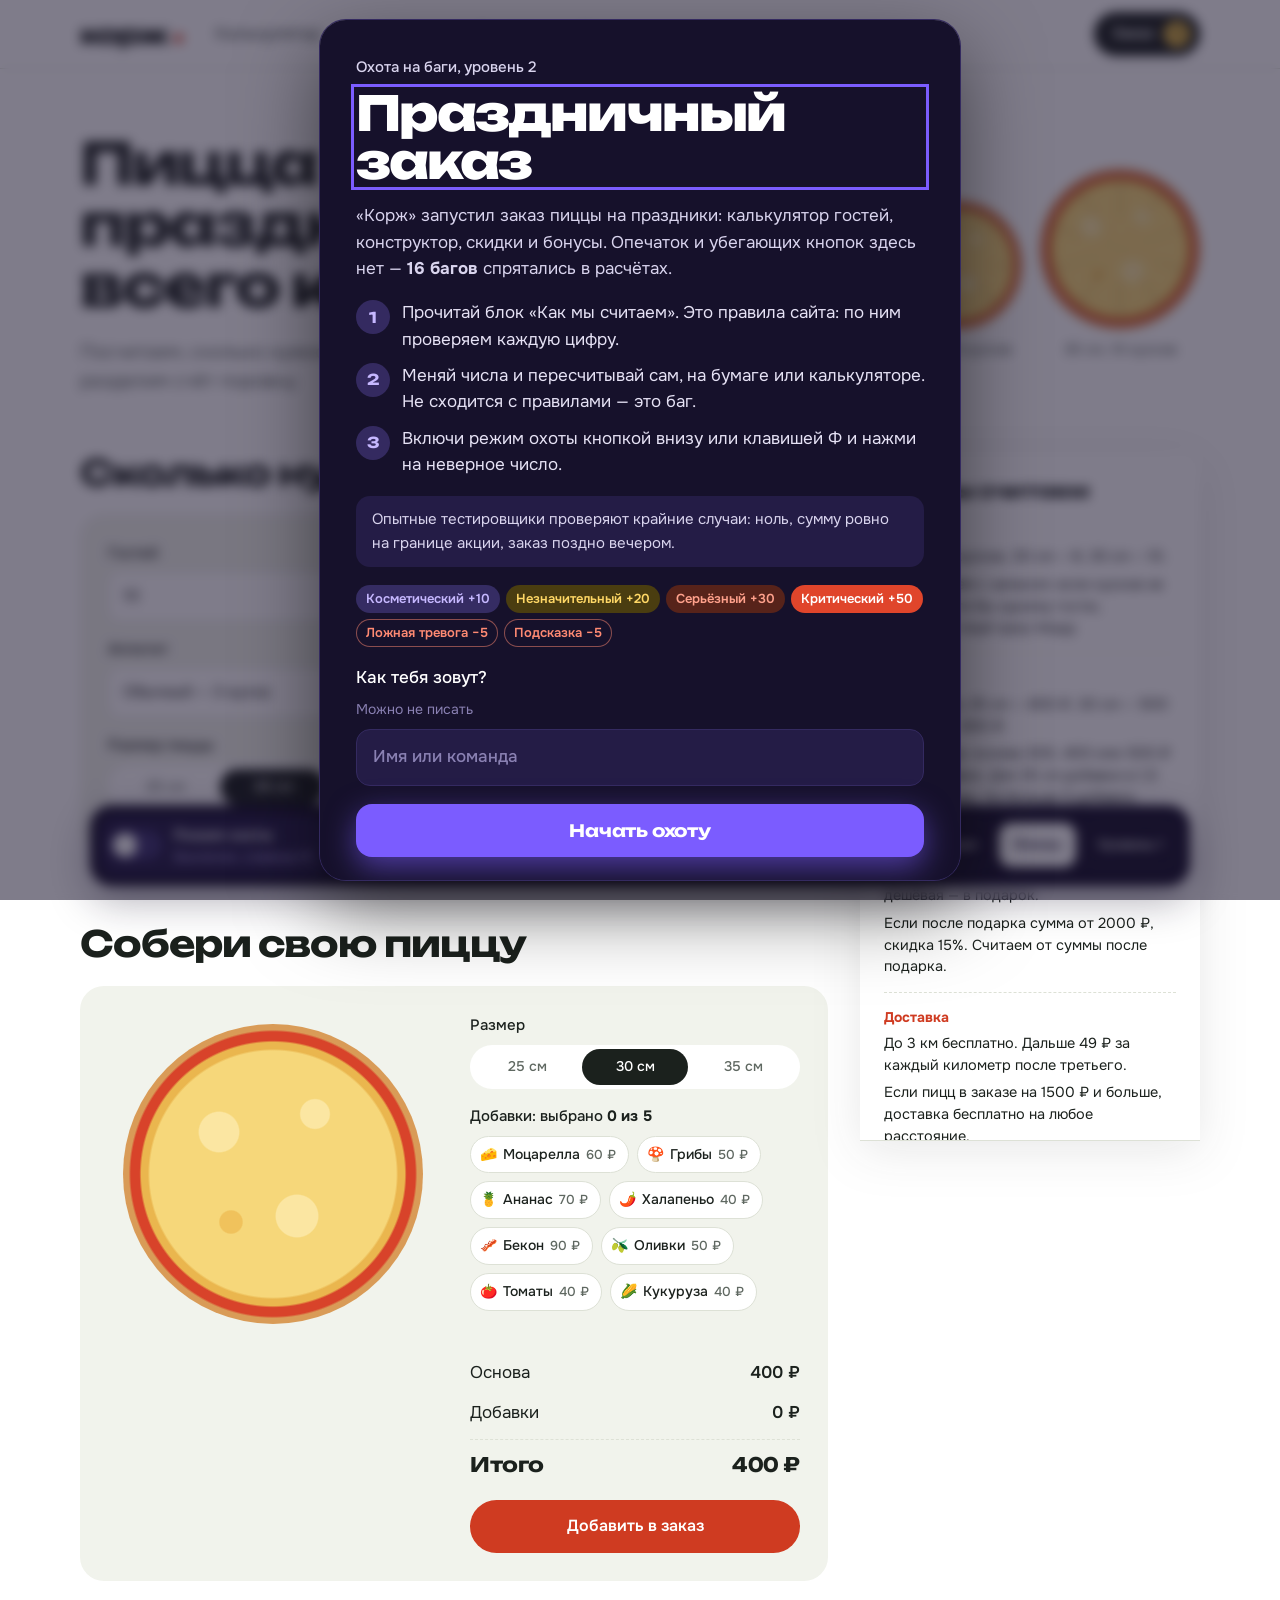
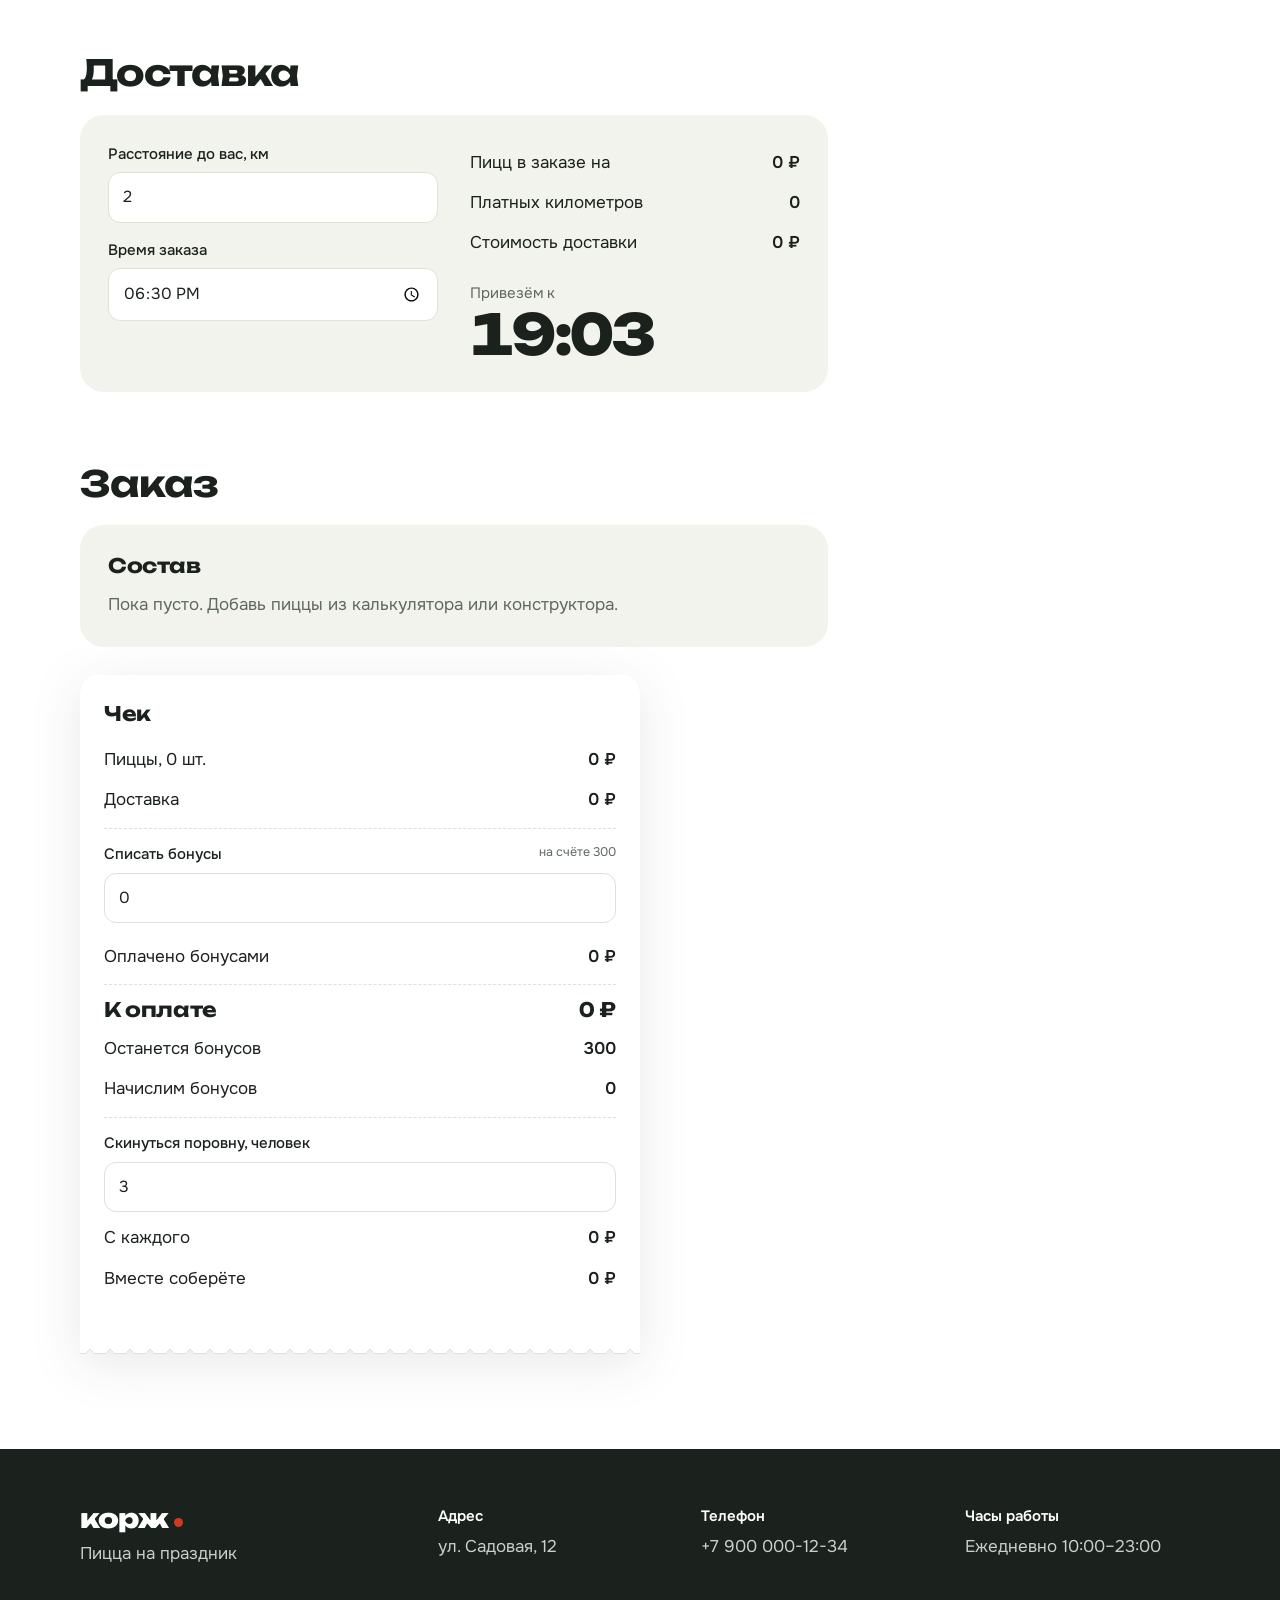
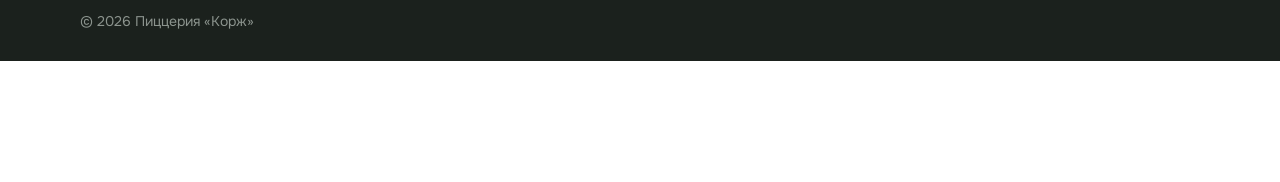
==== level2.html @ 90be904a "v 1.0" ====
<!doctype html>
<html lang="ru">
<head>
  <meta charset="utf-8">
  <meta name="viewport" content="width=device-width, initial-scale=1">
  <title>Охота на баги: уровень 2</title>
  <meta name="description" content="Второй уровень мастер-класса по тестированию: баги в расчётах и логике на сайте праздничного заказа пиццы.">
  <link rel="preconnect" href="https://fonts.googleapis.com">
  <link rel="preconnect" href="https://fonts.gstatic.com" crossorigin>
  <link href="https://fonts.googleapis.com/css2?family=Onest:wght@400;500;600;700&family=Unbounded:wght@500;700;800&display=swap" rel="stylesheet">
  <link rel="stylesheet" href="style.css">
  <link rel="stylesheet" href="level2.css">
</head>
<body>

<!-- ============ Сайт «Корж. Праздник» (здесь живут баги) ============ -->
<div id="site">
  <header class="header">
    <div class="wrap header-inner">
      <a class="logo" href="#top">корж</a>
      <nav class="nav" aria-label="Основное меню">
        <a href="#calc">Калькулятор</a>
        <a href="#builder">Конструктор</a>
        <a href="#delivery">Доставка</a>
        <a href="#order">Заказ</a>
      </nav>
      <a class="cart-btn" href="#order">Заказ <span class="badge" id="badge">0</span></a>
    </div>
  </header>

  <main id="top">
    <section class="l2-hero wrap">
      <div>
        <h1>Пицца на праздник для всего класса</h1>
        <p class="lead">Посчитаем, сколько нужно пиццы, соберём свою и разделим счёт поровну.</p>
      </div>
      <div class="size-row" id="sizeRow" aria-hidden="true"></div>
    </section>

    <div class="wrap l2-layout">
      <aside class="rules-col" aria-labelledby="rulesTitle">
        <div class="receipt rules">
          <h2 id="rulesTitle">Как мы считаем</h2>
          <section>
            <h3>Куски</h3>
            <p>25 см — 6 кусков, 30 см — 8, 35 см — 10.</p>
            <p>Пиццу берём с запасом: если кусков не хватает хотя бы одному гостю, добавляем ещё одну пиццу.</p>
          </section>
          <section>
            <h3>Цены</h3>
            <p>Маргарита: 25 см — 400 ₽, 30 см — 500 ₽, 35 см — 650 ₽.</p>
            <p>Своя пицца: основа 300, 400 или 500 ₽ плюс добавки. Для 35 см добавки в 1,5 раза дороже. Не больше 5 добавок.</p>
          </section>
          <section>
            <h3>Акции</h3>
            <p>Если в заказе 3 пиццы и больше, самая дешёвая — в подарок.</p>
            <p>Если после подарка сумма от 2000 ₽, скидка 15%. Считаем от суммы после подарка.</p>
          </section>
          <section>
            <h3>Доставка</h3>
            <p>До 3 км бесплатно. Дальше 49 ₽ за каждый километр после третьего.</p>
            <p>Если пицц в заказе на 1500 ₽ и больше, доставка бесплатно на любое расстояние.</p>
            <p>Готовим 25 минут, курьер едет 4 минуты на каждый километр.</p>
          </section>
          <section>
            <h3>Бонусы</h3>
            <p>1 бонус = 1 ₽. Списать можно не больше, чем есть на счёте.</p>
            <p>Начисляем 5% бонусами от суммы, оплаченной деньгами.</p>
          </section>
          <section>
            <h3>Скинуться</h3>
            <p>Делим сумму к оплате на всех и округляем вверх до рубля, чтобы хватило на весь заказ.</p>
          </section>
        </div>
      </aside>

      <div class="l2-main">
        <!-- Калькулятор -->
        <section class="l2-section" id="calc">
          <h2>Сколько нужно пиццы</h2>
          <div class="panel calc">
            <div class="form-col">
              <label>Гостей
                <input class="field" id="cGuests" type="number" min="1" max="99" value="10" inputmode="numeric">
              </label>
              <label>Аппетит
                <select class="field" id="cAppetite">
                  <option value="2">Лёгкий — 2 куска</option>
                  <option value="3" selected>Обычный — 3 куска</option>
                  <option value="4">Голодный — 4 куска</option>
                </select>
              </label>
              <div>
                <span class="lbl">Размер пиццы</span>
                <div class="sizes" id="cSizes" role="group" aria-label="Размер пиццы"></div>
              </div>
            </div>
            <div class="calc-out">
              <dl class="lines">
                <div><dt>Всего кусков</dt><dd id="cSlices">0</dd></div>
                <div data-bug="calc-slices35"><dt>Кусков в одной пицце</dt><dd id="cPer">0</dd></div>
              </dl>
              <p class="calc-need">Нужно</p>
              <p class="calc-big" data-bug="calc-floor"><span id="cPizzas">0</span> <span id="cWord">пицц</span></p>
              <p class="muted">Маргарита, <span id="cSizeName">30 см</span></p>
              <button class="btn btn-tomato" id="cAdd" type="button">Добавить в заказ</button>
            </div>
          </div>
        </section>

        <!-- Конструктор -->
        <section class="l2-section" id="builder">
          <h2>Собери свою пиццу</h2>
          <div class="panel builder">
            <div class="builder-art"><div class="pizza" id="bPreview"></div></div>
            <div class="form-col">
              <div>
                <span class="lbl">Размер</span>
                <div class="sizes" id="bSizes" role="group" aria-label="Размер своей пиццы"></div>
              </div>
              <div>
                <p class="lbl" data-bug="topping-limit">Добавки: выбрано <b id="bCount">0 из 5</b></p>
                <div class="tops" id="bTops"></div>
                <p class="tops-msg" id="bMsg" aria-live="polite"></p>
              </div>
              <dl class="lines">
                <div><dt>Основа</dt><dd id="bBase">0 ₽</dd></div>
                <div data-bug="topping-size"><dt>Добавки</dt><dd id="bTopsSum">0 ₽</dd></div>
                <div class="lines-total" data-bug="builder-stale"><dt>Итого</dt><dd id="bTotal">0 ₽</dd></div>
              </dl>
              <button class="btn btn-tomato" id="bAdd" type="button">Добавить в заказ</button>
            </div>
          </div>
        </section>

        <!-- Доставка -->
        <section class="l2-section" id="delivery">
          <h2>Доставка</h2>
          <div class="panel delivery">
            <div class="form-col">
              <label>Расстояние до вас, км
                <input class="field" id="dKm" type="number" min="0" max="30" value="2" inputmode="numeric">
              </label>
              <label>Время заказа
                <input class="field" id="dTime" type="time" value="18:30">
              </label>
            </div>
            <div>
              <dl class="lines">
                <div><dt>Пицц в заказе на</dt><dd id="dSub">0 ₽</dd></div>
                <div data-bug="delivery-km"><dt>Платных километров</dt><dd id="dPaidKm">0</dd></div>
                <div data-bug="free-delivery-boundary"><dt>Стоимость доставки</dt><dd id="dFee">0 ₽</dd></div>
              </dl>
              <p class="calc-need">Привезём к</p>
              <p class="calc-big" data-bug="eta-midnight" id="dEta">00:00</p>
            </div>
          </div>
        </section>

        <!-- Заказ -->
        <section class="l2-section" id="order">
          <h2>Заказ</h2>
          <div class="order-grid">
            <div class="panel">
              <h3 class="panel-title">Состав</h3>
              <ul class="items" id="oItems"></ul>
              <p class="muted" id="oEmpty">Пока пусто. Добавь пиццы из калькулятора или конструктора.</p>
            </div>

            <div class="receipt check">
              <h3 class="panel-title">Чек</h3>
              <dl class="lines">
                <div><dt>Пиццы, <span id="oCount">0</span> шт.</dt><dd id="oSub">0 ₽</dd></div>
                <div data-bug="combo-max" id="oGiftRow" hidden><dt>Подарок: самая дешёвая пицца</dt><dd id="oGift">0 ₽</dd></div>
                <div data-bug="discount-base" id="oDiscRow" hidden><dt>Скидка 15%</dt><dd id="oDisc">0 ₽</dd></div>
                <div data-bug="free-delivery-boundary"><dt>Доставка</dt><dd id="oFee">0 ₽</dd></div>
              </dl>
              <div class="bonus-box">
                <label for="oBonus">Списать бонусы <small>на счёте 300</small></label>
                <input class="field" id="oBonus" type="number" min="0" value="0" inputmode="numeric">
              </div>
              <dl class="lines">
                <div><dt>Оплачено бонусами</dt><dd id="oSpend">0 ₽</dd></div>
                <div class="lines-total"><dt>К оплате</dt><dd id="oPay">0 ₽</dd></div>
                <div data-bug="bonus-over"><dt>Останется бонусов</dt><dd id="oLeft">300</dd></div>
                <div data-bug="cashback-base"><dt>Начислим бонусов</dt><dd id="oCash">0</dd></div>
              </dl>
              <div class="split">
                <label for="oPeople">Скинуться поровну, человек</label>
                <input class="field" id="oPeople" type="number" min="1" value="3" inputmode="numeric">
                <dl class="lines">
                  <div data-bug="split-zero"><dt>С каждого</dt><dd id="oPer">0 ₽</dd></div>
                  <div data-bug="split-round"><dt>Вместе соберёте</dt><dd id="oTogether">0 ₽</dd></div>
                </dl>
              </div>
            </div>
          </div>
        </section>
      </div>
    </div>
  </main>

  <footer class="footer">
    <div class="wrap footer-inner">
      <div>
        <p class="logo logo-light">корж</p>
        <p>Пицца на праздник</p>
      </div>
      <div><h4>Адрес</h4><p>ул. Садовая, 12</p></div>
      <div><h4>Телефон</h4><p>+7 900 000-12-34</p></div>
      <div><h4>Часы работы</h4><p>Ежедневно 10:00–23:00</p></div>
    </div>
    <div class="wrap"><p class="copy">© <span id="year">2026</span> Пиццерия «Корж»</p></div>
  </footer>

  <div class="site-toast" id="siteToast" role="status" hidden></div>
</div>

<!-- ============ Игровой слой: режим охоты ============ -->
<div class="uv" id="uv" aria-hidden="true"></div>
<div class="lens" id="lens" aria-hidden="true"></div>
<div class="pins" id="pins" aria-hidden="true"></div>

<div class="pop" id="pop" role="status" aria-live="polite" hidden></div>

<div class="dock" id="dock">
  <button class="hunt-toggle" id="huntBtn" type="button" aria-pressed="false">
    <span class="switch" aria-hidden="true"><span class="knob"></span></span>
    <span class="hunt-label"><b>Режим охоты</b><small id="huntHint">Выключен, клавиша Ф</small></span>
  </button>
  <div class="progress">
    <div class="slots" id="slots" aria-hidden="true"></div>
    <p><span id="caughtN">0</span> из <span id="totalN">16</span> багов поймано <span class="timer" id="timer">00:00</span></p>
  </div>
  <p class="score"><small>Счёт</small><span id="score">0</span></p>
  <div class="dock-actions">
    <button class="dock-btn" id="hintBtn" type="button">Подсказка</button>
    <button class="dock-btn" id="logBtn" type="button">Журнал</button>
    <button class="dock-btn dock-btn-light" id="finishBtn" type="button">Финиш</button>
    <a class="dock-btn" href="index.html">Уровень 1</a>
  </div>
</div>

<dialog class="dlg" id="introDlg" aria-labelledby="introTitle">
  <form method="dialog" class="dlg-body" id="introForm">
    <p class="dlg-kicker">Охота на баги, уровень 2</p>
    <h2 class="dlg-title" id="introTitle" tabindex="-1" autofocus>Праздничный заказ</h2>
    <p>«Корж» запустил заказ пиццы на праздники: калькулятор гостей, конструктор, скидки и бонусы. Опечаток и убегающих кнопок здесь нет — <b>16 багов</b> спрятались в расчётах.</p>
    <ol class="steps">
      <li>Прочитай блок «Как мы считаем». Это правила сайта: по ним проверяем каждую цифру.</li>
      <li>Меняй числа и пересчитывай сам, на бумаге или калькуляторе. Не сходится с правилами — это баг.</li>
      <li>Включи режим охоты кнопкой внизу или клавишей Ф и нажми на неверное число.</li>
    </ol>
    <p class="note">Опытные тестировщики проверяют крайние случаи: ноль, сумму ровно на границе акции, заказ поздно вечером.</p>
    <div class="legend">
      <span class="chip sev-1">Косметический +10</span>
      <span class="chip sev-2">Незначительный +20</span>
      <span class="chip sev-3">Серьёзный +30</span>
      <span class="chip sev-4">Критический +50</span>
      <span class="chip chip-minus">Ложная тревога −5</span>
      <span class="chip chip-minus">Подсказка −5</span>
    </div>
    <label class="dlg-label">Как тебя зовут? <small class="dlg-optional">Можно не писать</small>
      <input class="dlg-input" id="nameInput" maxlength="30" placeholder="Имя или команда" autocomplete="off">
    </label>
    <button class="dlg-cta" type="submit">Начать охоту</button>
    <div class="dlg-row dlg-row-between">
      <a class="dlg-link" href="index.html">Вернуться на уровень 1</a>
      <button class="dlg-link" type="button" data-open-stats>Статистика участников</button>
    </div>
  </form>
</dialog>

<dialog class="dlg" id="logDlg" aria-labelledby="logTitle">
  <div class="dlg-body">
    <div class="dlg-head">
      <h2 class="dlg-title dlg-title-sm" id="logTitle">Журнал багов</h2>
      <button class="dlg-close" type="button" data-close aria-label="Закрыть">×</button>
    </div>
    <div id="logList"></div>
  </div>
</dialog>

<dialog class="dlg" id="finishDlg" aria-labelledby="finishTitle">
  <div class="dlg-body" id="finishBody"></div>
</dialog>

<script src="stats.js" defer></script>
<script src="level2.js" defer></script>
</body>
</html>
---- style.css ----
/* ---------- Токены ---------- */
:root {
  /* сайт пиццерии */
  --bg: #ffffff;
  --surface: #f1f3ec;
  --line: #dde1d6;
  --ink: #1b211d;
  --muted: #5f6861;
  --tomato: #cf3b21;
  --tomato-hover: #b5321b;
  --basil: #2e7d4f;
  --cheese: #f4c64a;
  --sauce: #d8432a;
  --crust: #d99b57;

  /* игровой слой: ультрафиолетовый фонарик */
  --night: #16112b;
  --night-2: #241c46;
  --night-3: #342a60;
  --uv: #7b5cff;
  --uv-light: #c6b8ff;
  --glow: rgba(123, 92, 255, .55);
  --hit: #c6b8ff;
  --miss: #ff8a73;

  --display: 'Unbounded', system-ui, sans-serif;
  --text: 'Onest', system-ui, sans-serif;
  --dock-h: 84px;
}

*, *::before, *::after { box-sizing: border-box; }
[hidden] { display: none !important; }
html { scroll-behavior: smooth; overflow-x: clip; }
body {
  margin: 0;
  background: var(--bg);
  color: var(--ink);
  font: 400 17px/1.55 var(--text);
  padding-bottom: calc(var(--dock-h) + 40px);
  -webkit-font-smoothing: antialiased;
}
h1, h2, h3, h4, p { margin: 0; }
button, input, select, textarea { font: inherit; color: inherit; }
a { color: inherit; }
:focus-visible { outline: 3px solid var(--uv); outline-offset: 2px; }
.sr-only {
  position: absolute; width: 1px; height: 1px; overflow: hidden;
  clip: rect(0 0 0 0); white-space: nowrap;
}
.wrap { width: min(1120px, 100% - 32px); margin-inline: auto; }

/* ---------- Кнопки и поля сайта ---------- */
.btn {
  display: inline-flex; align-items: center; justify-content: center;
  border: 0; border-radius: 999px; padding: 14px 26px;
  font-weight: 600; font-size: 16px; text-decoration: none; cursor: pointer;
  transition: background-color .15s, transform .15s;
}
.btn-tomato { background: var(--tomato); color: #fff; }
.btn-tomato:hover { background: var(--tomato-hover); }
.btn-dark { background: var(--ink); color: #fff; padding: 12px 20px; }
.btn-ghost { background: transparent; box-shadow: inset 0 0 0 1.5px var(--ink); }
.btn-ghost:hover { background: var(--surface); }
.btn-wide { width: 100%; }

.field {
  display: block; width: 100%;
  background: #fff; border: 1px solid var(--line); border-radius: 12px;
  padding: 12px 14px; font-size: 16px; font-weight: 400;
  transition: border-color .15s, box-shadow .15s;
}
.field:focus { outline: none; border-color: var(--basil); box-shadow: 0 0 0 3px rgba(46, 125, 79, .18); }
.field::placeholder { color: #8d958f; }
select.field { appearance: none; background-image: linear-gradient(45deg, transparent 50%, var(--muted) 50%), linear-gradient(135deg, var(--muted) 50%, transparent 50%); background-position: calc(100% - 20px) 50%, calc(100% - 15px) 50%; background-size: 5px 5px; background-repeat: no-repeat; }

/* ---------- Шапка ---------- */
.header {
  position: sticky; top: 0; z-index: 30;
  background: rgba(255, 255, 255, .92); backdrop-filter: blur(10px);
  border-bottom: 1px solid var(--line);
}
.header-inner { display: flex; align-items: center; gap: 32px; height: 68px; }
.logo {
  font: 800 26px/1 var(--display); letter-spacing: -.03em; text-decoration: none;
  display: inline-flex; align-items: center; gap: 6px;
}
.logo::after { content: ''; width: 9px; height: 9px; border-radius: 50%; background: var(--tomato); margin-top: 8px; }
.nav { display: flex; gap: 26px; margin-right: auto; }
.nav a { text-decoration: none; font-weight: 500; color: var(--muted); }
.nav a:hover { color: var(--ink); }
.cart-btn {
  display: inline-flex; align-items: center; gap: 10px;
  background: var(--ink); color: #fff; text-decoration: none;
  border-radius: 999px; padding: 9px 10px 9px 18px; font-weight: 600; font-size: 15px;
}
.badge {
  min-width: 26px; height: 26px; padding: 0 7px; border-radius: 13px;
  background: var(--cheese); color: var(--ink);
  display: inline-grid; place-items: center; font-size: 14px; font-weight: 700;
}

/* ---------- Первый экран ---------- */
.hero {
  display: grid; grid-template-columns: 1.1fr 1fr; gap: 40px; align-items: center;
  padding: 72px 0 80px; position: relative;
}
.hero h1 {
  font: 700 clamp(36px, 5.2vw, 66px)/1.04 var(--display);
  letter-spacing: -.035em; max-width: 12ch;
}
.lead { margin-top: 22px; font-size: 19px; color: var(--muted); max-width: 36ch; }
.hero-actions { display: flex; gap: 12px; margin-top: 34px; flex-wrap: wrap; }
#runBtn { position: relative; z-index: 2; transition: transform .22s cubic-bezier(.3, 1.4, .5, 1); }
.hero-art { position: relative; width: min(480px, 100%); justify-self: end; }
.hero-art .pizza-main { mask: conic-gradient(from 100deg, #000 0 300deg, transparent 300deg); -webkit-mask: conic-gradient(from 100deg, #000 0 300deg, transparent 300deg); }
.hero-art .pizza-slice {
  position: absolute; inset: 0;
  mask: conic-gradient(from 40deg, #000 0 60deg, transparent 60deg);
  -webkit-mask: conic-gradient(from 40deg, #000 0 60deg, transparent 60deg);
  transform: translate(7%, -3%);
}

/* ---------- Пицца, нарисованная на CSS ---------- */
.pizza {
  position: relative; aspect-ratio: 1; border-radius: 50%; container-type: inline-size;
  background:
    radial-gradient(circle at 32% 36%, #fbe6a2 0 7%, transparent 7.5%),
    radial-gradient(circle at 64% 30%, #fbe6a2 0 5%, transparent 5.5%),
    radial-gradient(circle at 58% 64%, #fbe6a2 0 8%, transparent 8.5%),
    radial-gradient(circle at 36% 66%, #f0c25c 0 4%, transparent 4.5%),
    radial-gradient(circle, #f6d77a 0 58%, #eab64e 59% 62%, var(--sauce) 63% 67%, var(--crust) 68% 92%, #c98845 93%);
}
.pizza > span {
  position: absolute; transform: translate(-50%, -50%);
  font-size: 13cqw; line-height: 1; user-select: none;
}
.pizza > .dot {
  position: absolute; transform: translate(-50%, -50%);
  width: 13cqw; height: 13cqw; border-radius: 50%;
  background: radial-gradient(circle at 35% 35%, #c9503a, #9e2f1f);
}

/* ---------- Полоса с акциями ---------- */
.strip { background: var(--ink); color: #fff; }
.strip-inner { display: flex; justify-content: space-between; gap: 24px; padding: 16px 0; font-size: 15px; flex-wrap: wrap; }
.strip b { color: var(--cheese); font-weight: 600; }
.strip .faint { color: #353e38; }

/* ---------- Секции ---------- */
.section { padding: 88px 0 0; scroll-margin-top: 68px; }
.section-head { display: flex; align-items: end; justify-content: space-between; gap: 20px; margin-bottom: 28px; flex-wrap: wrap; }
.section h2 { font: 700 clamp(28px, 3.4vw, 40px)/1.1 var(--display); letter-spacing: -.03em; }
.search { width: min(320px, 100%); }

/* ---------- Меню ---------- */
.grid { display: grid; grid-template-columns: repeat(3, 1fr); gap: 20px; }
.card { background: var(--surface); border-radius: 24px; padding: 22px; display: flex; flex-direction: column; gap: 8px; }
.card .pizza { width: 70%; margin: 6px auto 14px; }
.card h3 { font: 700 19px/1.2 var(--display); letter-spacing: -.02em; }
.desc { color: var(--muted); font-size: 15px; flex: 1; }
.sizes { display: flex; gap: 2px; background: #fff; border-radius: 999px; padding: 4px; margin-top: 6px; }
.sizes button {
  flex: 1; border: 0; border-radius: 999px; padding: 7px 0; background: transparent;
  font-size: 14px; font-weight: 500; color: var(--muted); cursor: pointer;
}
.sizes button[aria-pressed="true"] { background: var(--ink); color: #fff; }
.card-foot { display: flex; align-items: center; justify-content: space-between; margin-top: 10px; gap: 12px; }
.price { font: 700 20px var(--display); letter-spacing: -.02em; }
.card .btn { padding: 11px 18px; font-size: 15px; }
.empty { padding: 40px; text-align: center; background: var(--surface); border-radius: 24px; color: var(--muted); }

/* ---------- Корзина и форма ---------- */
.checkout { display: grid; grid-template-columns: 1.05fr 1fr; gap: 20px; align-items: start; }
.panel { background: var(--surface); border-radius: 24px; padding: 28px; }
.panel h3 { font: 700 20px var(--display); letter-spacing: -.02em; margin-bottom: 14px; }
.cart-list { list-style: none; margin: 0; padding: 0; }
.row {
  display: grid; grid-template-columns: 1fr auto 86px 28px; gap: 12px; align-items: center;
  padding: 12px 0; border-bottom: 1px solid var(--line);
}
.row b { font-weight: 600; }
.row small { display: block; color: var(--muted); font-size: 14px; }
.stepper { display: flex; align-items: center; background: #fff; border-radius: 999px; padding: 3px; }
.stepper button { width: 30px; height: 30px; border: 0; border-radius: 50%; background: transparent; font-size: 18px; cursor: pointer; }
.stepper button:hover { background: var(--surface); }
.stepper span { min-width: 30px; text-align: center; font-weight: 600; }
.row-price { text-align: right; font-weight: 600; white-space: nowrap; }
.remove { border: 0; background: transparent; color: var(--muted); font-size: 22px; line-height: 1; cursor: pointer; border-radius: 8px; }
.remove:hover { color: var(--ink); }
.cart-empty { color: var(--muted); padding: 8px 0 4px; }
.promo { display: flex; gap: 8px; margin-top: 20px; }
.promo-msg { min-height: 22px; font-size: 14px; margin-top: 6px; }
.promo-msg.ok { color: var(--basil); }
.promo-msg.err { color: var(--tomato); }
.totals { margin: 8px 0 0; }
.totals > div { display: flex; justify-content: space-between; align-items: start; gap: 12px; padding: 6px 0; }
.totals dd { margin: 0; font-weight: 600; white-space: nowrap; }
.totals small { display: block; color: var(--muted); font-size: 13px; }
.totals > .total { border-top: 1px solid var(--line); margin-top: 8px; padding-top: 16px; font: 700 22px var(--display); letter-spacing: -.02em; }
.totals > .total dd { font-weight: 700; }

.order label { display: block; font-weight: 500; font-size: 15px; margin-bottom: 14px; }
.order .field { margin-top: 6px; }
.order textarea { resize: vertical; }
.form-error { color: var(--tomato); font-size: 15px; min-height: 22px; margin-bottom: 8px; }
.success { margin-top: 14px; background: #e1f0e6; color: #1f5a38; border-radius: 14px; padding: 14px 16px; }

/* ---------- Отзывы ---------- */
.review-grid { display: grid; grid-template-columns: repeat(3, minmax(0, 1fr)); gap: 20px; }
.review { border: 1px solid var(--line); border-radius: 24px; padding: 24px; display: flex; flex-direction: column; gap: 12px; }
.stars { color: var(--muted); font-size: 14px; font-weight: 500; }
.stars > span { color: #e7a71c; font-size: 18px; letter-spacing: 2px; margin-right: 6px; }
.stars .star-off { color: var(--line); }
.long { white-space: nowrap; }
.who { color: var(--muted); font-size: 15px; margin-top: auto; }

/* ---------- Подвал ---------- */
.footer { background: var(--ink); color: #c9cfca; margin-top: 96px; padding: 56px 0 28px; scroll-margin-top: 68px; }
.footer-inner { display: grid; grid-template-columns: 1.4fr 1fr 1fr 1fr; gap: 28px; }
.logo-light { color: #fff; margin-bottom: 10px; }
.footer h4 { color: #fff; font-size: 15px; font-weight: 600; margin-bottom: 6px; }
.copy { margin-top: 44px; font-size: 14px; color: #8b938d; }

.site-toast {
  position: fixed; top: 80px; right: 16px; z-index: 35;
  background: var(--ink); color: #fff; padding: 12px 16px; border-radius: 14px;
  font-size: 15px; box-shadow: 0 10px 30px rgba(27, 33, 29, .25);
  animation: drop .25s ease-out;
}

/* ================= Игровой слой ================= */

/* УФ-фонарик */
.uv {
  position: fixed; inset: 0; z-index: 40; pointer-events: none; opacity: 0;
  transition: opacity .3s;
  background: radial-gradient(circle at var(--x, 50%) var(--y, 50%),
    rgba(123, 92, 255, .08) 0, rgba(123, 92, 255, .08) 100px,
    rgba(22, 17, 43, .62) 150px);
}
.lens {
  position: fixed; left: 0; top: 0; z-index: 41; pointer-events: none; opacity: 0;
  width: 220px; height: 220px; margin: -110px 0 0 -110px; border-radius: 50%;
  box-shadow: 0 0 0 1.5px rgba(198, 184, 255, .55), 0 0 40px rgba(123, 92, 255, .35);
  transform: translate(var(--x, -500px), var(--y, -500px));
}
body.hunting .uv, body.hunting .lens { opacity: 1; }
body.hunting #site, body.hunting #site * { cursor: crosshair !important; }
@media (hover: none) {
  .uv { background: rgba(123, 92, 255, .14); }
  .lens { display: none; }
}

.pins { position: absolute; left: 0; top: 0; width: 100%; height: 0; z-index: 45; pointer-events: none; }
.pin {
  position: absolute; width: 30px; height: 30px; margin: -15px 0 0 -15px;
  border-radius: 50%; background: var(--uv); display: grid; place-items: center; font-size: 15px;
  box-shadow: 0 0 0 4px rgba(123, 92, 255, .28), 0 4px 14px rgba(22, 17, 43, .35);
  animation: pin .4s cubic-bezier(.3, 1.6, .5, 1);
}
.float {
  position: absolute; z-index: 80; pointer-events: none; text-align: center; white-space: nowrap;
  transform: translate(-50%, -50%);
  font: 800 24px/1.1 var(--display); color: var(--hit);
  text-shadow: 0 2px 14px rgba(22, 17, 43, .6);
  animation: rise 1.1s ease-out forwards;
}
.float small { display: block; font: 600 13px var(--text); }
.float.miss { color: var(--miss); }
.float.muted { color: #fff; font-size: 16px; }

/* Нижняя панель */
.dock {
  position: fixed; left: 50%; bottom: 14px; z-index: 60; transform: translateX(-50%);
  width: min(1100px, 100% - 24px);
  display: grid; grid-template-columns: auto 1fr auto auto; gap: 20px; align-items: center;
  background: var(--night); color: #fff; border-radius: 22px; padding: 10px 12px 10px 10px;
  box-shadow: 0 14px 40px rgba(22, 17, 43, .35);
  transition: box-shadow .25s;
}
body.hunting .dock { box-shadow: 0 0 0 2px var(--uv), 0 14px 60px var(--glow); }

.hunt-toggle {
  display: flex; align-items: center; gap: 12px; text-align: left;
  background: var(--night-2); border: 0; border-radius: 16px; padding: 9px 16px 9px 10px; cursor: pointer;
}
.hunt-toggle:hover { background: var(--night-3); }
.switch { width: 52px; height: 30px; border-radius: 15px; background: #3d3370; position: relative; flex: none; transition: background .2s; }
.knob { position: absolute; top: 3px; left: 3px; width: 24px; height: 24px; border-radius: 50%; background: #fff; transition: transform .2s; }
.hunt-toggle[aria-pressed="true"] .switch { background: var(--uv); box-shadow: 0 0 18px var(--glow); }
.hunt-toggle[aria-pressed="true"] .knob { transform: translateX(22px); }
.hunt-label b { display: block; font-weight: 600; font-size: 15px; }
.hunt-label small { display: block; font-size: 13px; color: var(--uv-light); }

.progress p { font-size: 14px; color: #b5aed3; margin-top: 7px; }
.progress #caughtN { color: #fff; font-weight: 700; }
.timer { margin-left: 10px; font-variant-numeric: tabular-nums; color: #8a81b3; }
.slots { display: flex; gap: 4px; }
.slot { flex: 1; max-width: 30px; height: 8px; border-radius: 4px; background: rgba(255, 255, 255, .13); transition: background .3s; }
.slot.on { background: var(--uv-light); box-shadow: 0 0 10px var(--glow); }

.score { display: flex; flex-direction: column; align-items: end; line-height: 1; padding-right: 4px; }
.score small { font-size: 12px; color: #b5aed3; margin-bottom: 4px; }
.score span { font: 800 28px var(--display); letter-spacing: -.03em; font-variant-numeric: tabular-nums; }

.dock-actions { display: flex; gap: 6px; }
.dock-btn {
  border: 1px solid rgba(255, 255, 255, .18); background: transparent; color: #fff;
  border-radius: 12px; padding: 10px 14px; font-size: 14px; font-weight: 500; cursor: pointer;
}
.dock-btn:hover { background: var(--night-2); }
a.dock-btn { display: inline-flex; align-items: center; justify-content: center; text-decoration: none; }
.dock-btn-light { background: #fff; color: var(--night); border-color: #fff; }
.dock-btn-light:hover { background: var(--uv-light); }

/* Карточка пойманного бага */
.pop {
  position: fixed; right: 16px; bottom: calc(var(--dock-h) + 26px); z-index: 70;
  width: min(390px, 100% - 32px); max-height: calc(100dvh - var(--dock-h) - 120px); overflow: auto;
  background: var(--night); color: #fff; border-radius: 20px; padding: 22px;
  box-shadow: 0 0 0 1px var(--night-3), 0 20px 50px rgba(22, 17, 43, .45);
  animation: drop .28s cubic-bezier(.3, 1.3, .5, 1);
}
.pop-top { display: flex; align-items: center; gap: 8px; flex-wrap: wrap; }
.pop-pts { font: 800 30px/1 var(--display); color: var(--uv-light); margin-right: 6px; letter-spacing: -.03em; }
.pop h3 { font: 700 19px/1.25 var(--display); letter-spacing: -.02em; margin: 14px 0 4px; }
.pop .kicker { color: var(--uv-light); font-size: 14px; }
.pop-text { color: #d9d4ee; margin-top: 8px; }
.pop-actions { display: flex; justify-content: end; margin-top: 16px; }

.report { margin: 14px 0 0; display: grid; gap: 10px; }
.report div { background: var(--night-2); border-radius: 12px; padding: 10px 14px; }
.report dt { font-size: 13px; color: var(--uv-light); margin-bottom: 2px; }
.report dd { margin: 0; font-size: 15px; line-height: 1.45; }

.chip { display: inline-block; font-size: 13px; font-weight: 600; border-radius: 999px; padding: 4px 10px; }
.sev-1 { background: #352c63; color: var(--uv-light); }
.sev-2 { background: #4a3d10; color: #ffd866; }
.sev-3 { background: #57231a; color: #ffa18c; }
.sev-4 { background: #e0452b; color: #fff; }
.chip-type { background: transparent; box-shadow: inset 0 0 0 1px rgba(255, 255, 255, .22); color: #d9d4ee; }
.chip-minus { background: transparent; box-shadow: inset 0 0 0 1px rgba(255, 138, 115, .5); color: var(--miss); }

/* Диалоги */
.dlg {
  border: 0; padding: 0; border-radius: 26px;
  width: min(640px, 100% - 24px); max-height: calc(100dvh - 40px);
  background: var(--night); color: #fff;
  box-shadow: 0 0 0 1px var(--night-3), 0 30px 80px rgba(0, 0, 0, .5);
}
.dlg::backdrop { background: rgba(22, 17, 43, .55); backdrop-filter: blur(6px); }
.dlg[open] { animation: drop .3s cubic-bezier(.3, 1.2, .5, 1); }
.dlg-body { padding: 36px; display: grid; gap: 18px; }
.dlg-body > p { color: #d9d4ee; }
.dlg-head { display: flex; justify-content: space-between; align-items: center; }
.dlg-title { font: 800 clamp(32px, 6vw, 48px)/1 var(--display); letter-spacing: -.04em; }
.dlg-title-sm { font-size: 26px; }
.dlg-close { width: 40px; height: 40px; border-radius: 12px; border: 1px solid rgba(255, 255, 255, .2); background: transparent; color: #fff; font-size: 22px; cursor: pointer; }
.dlg-close:hover { background: var(--night-2); }
.steps { margin: 0; padding-left: 0; list-style: none; counter-reset: s; display: grid; gap: 10px; }
.steps li { counter-increment: s; display: grid; grid-template-columns: 34px 1fr; gap: 12px; align-items: start; color: #e6e2f5; }
.steps li::before {
  content: counter(s); width: 34px; height: 34px; border-radius: 50%;
  display: grid; place-items: center; background: var(--night-3); color: var(--uv-light);
  font: 700 15px var(--display);
}
.note { background: var(--night-2); border-radius: 14px; padding: 12px 16px; font-size: 15px; }
.legend { display: flex; flex-wrap: wrap; gap: 6px; }
.dlg-label { display: grid; gap: 8px; font-weight: 500; }
.dlg-input {
  background: var(--night-2); border: 1px solid var(--night-3); border-radius: 14px;
  padding: 14px 16px; font-size: 17px; color: #fff;
}
.dlg-input:focus { outline: none; border-color: var(--uv); box-shadow: 0 0 0 3px rgba(123, 92, 255, .3); }
.dlg-input::placeholder { color: #8a81b3; }
.dlg-cta {
  border: 0; border-radius: 16px; padding: 16px 24px; cursor: pointer;
  background: var(--uv); color: #fff; font: 700 17px var(--display); letter-spacing: -.01em;
  box-shadow: 0 10px 30px var(--glow);
}
.dlg-cta:hover { background: #6a48ff; }
.dlg-ghost { border: 1px solid rgba(255, 255, 255, .22); border-radius: 16px; padding: 15px 22px; background: transparent; color: #fff; font-weight: 600; cursor: pointer; }
.dlg-ghost:hover { background: var(--night-2); }
.dlg-row { display: flex; gap: 10px; flex-wrap: wrap; }
.fineprint { font-size: 13px; color: #8a81b3 !important; }

.log-item { background: var(--night-2); border-radius: 18px; padding: 18px; }
.log-item + .log-item { margin-top: 10px; }
.log-item h3 { font: 700 17px/1.3 var(--display); letter-spacing: -.02em; margin: 10px 0 0; }
.log-item .report div { background: var(--night); }
.log-empty { color: #b5aed3; padding: 24px 0; }

.result-score { font: 800 clamp(56px, 12vw, 88px)/1 var(--display); letter-spacing: -.05em; color: var(--uv-light); }
.rank { font: 700 22px var(--display); letter-spacing: -.02em; }
.stats { display: grid; grid-template-columns: repeat(4, 1fr); gap: 8px; }
.stats div { background: var(--night-2); border-radius: 14px; padding: 12px 14px; }
.stats b { display: block; font: 700 20px var(--display); }
.stats span { font-size: 13px; color: #b5aed3; }
.missed summary { cursor: pointer; color: var(--uv-light); font-weight: 600; padding: 4px 0; }
.missed[open] summary { margin-bottom: 10px; }
.missed .log-item h3 { margin-top: 0; }

/* ---------- Окно статистики и общие ссылки диалогов ---------- */
.dlg-kicker { color: var(--uv-light); font-size: 15px; font-weight: 500; margin-bottom: -8px; }
.dlg-optional { color: #8a81b3; font-weight: 400; font-size: 14px; }
.dlg-row-between { justify-content: space-between; align-items: center; }
.dlg-link {
  background: none; border: 0; padding: 4px 0; color: var(--uv-light); font-size: 15px; font-weight: 500;
  text-decoration: underline; text-underline-offset: 3px; cursor: pointer;
}
.dlg-link:hover { color: #fff; }
.dlg-wide { width: min(820px, 100% - 24px); }
.board-level { font: 700 17px var(--display); color: var(--uv-light); margin: 6px 0 10px; }
.board + .board-level { margin-top: 24px; }

.board-head, .board summary {
  display: grid; grid-template-columns: 36px minmax(0, 1fr) 90px 70px 80px; gap: 10px; align-items: center;
}
.board-head { font-size: 13px; color: #8a81b3; padding: 0 16px 8px; }
.board { display: grid; gap: 8px; }
.board details { background: var(--night-2); border-radius: 14px; }
.board summary { list-style: none; cursor: pointer; padding: 12px 16px; font-variant-numeric: tabular-nums; }
.board summary::-webkit-details-marker { display: none; }
.board summary:hover { background: var(--night-3); border-radius: 14px; }
.board .place { font: 700 15px var(--display); color: var(--uv-light); }
.board .who { color: #fff; margin: 0; font-weight: 600; overflow: hidden; text-overflow: ellipsis; white-space: nowrap; }
.board .who small { display: block; font-weight: 400; color: #8a81b3; font-size: 12px; }
.board .pts { font: 700 17px var(--display); }
.board ol { list-style: none; margin: 0; padding: 4px 16px 14px 62px; display: grid; gap: 4px; font-size: 14px; color: #d9d4ee; }
.board ol .t { color: var(--uv-light); font-variant-numeric: tabular-nums; margin-right: 8px; }
.board-empty { color: #b5aed3; padding: 12px 0; }

/* ---------- Анимации ---------- */
@keyframes rise { 0% { opacity: 0; transform: translate(-50%, -30%) scale(.8); } 15% { opacity: 1; transform: translate(-50%, -60%) scale(1.05); } 100% { opacity: 0; transform: translate(-50%, -190%); } }
@keyframes pin { from { transform: scale(0); } to { transform: scale(1); } }
@keyframes drop { from { opacity: 0; transform: translateY(12px); } to { opacity: 1; transform: none; } }

@media (prefers-reduced-motion: reduce) {
  html { scroll-behavior: auto; }
  *, *::before, *::after { animation-duration: .01ms !important; transition-duration: .01ms !important; }
}

/* ---------- Адаптив ---------- */
@media (max-width: 960px) {
  .grid { grid-template-columns: repeat(2, 1fr); }
  .checkout { grid-template-columns: 1fr; }
  .review-grid { grid-template-columns: repeat(2, minmax(0, 1fr)); }
  .footer-inner { grid-template-columns: 1fr 1fr; }
  .dock { grid-template-columns: auto 1fr auto; }
  .dock-actions { grid-column: 1 / -1; }
  .dock-actions .dock-btn { flex: 1; }
}
@media (max-width: 720px) {
  .header-inner { flex-wrap: wrap; height: auto; padding: 12px 0; gap: 10px 16px; justify-content: space-between; }
  .nav { order: 3; width: 100%; gap: 20px; overflow-x: auto; margin: 0; padding-bottom: 2px; }
  .section, .footer { scroll-margin-top: 112px; }
  .hero { grid-template-columns: 1fr; padding: 44px 0 56px; gap: 28px; }
  .hero-art { justify-self: center; width: min(340px, 86%); order: -1; }
  .grid, .review-grid { grid-template-columns: minmax(0, 1fr); }
  .row { grid-template-columns: 1fr auto 28px; }
  .row .row-price { grid-column: 1; text-align: left; grid-row: 2; }
  .panel { padding: 22px 18px; }
  .dock { gap: 10px 12px; padding: 8px; bottom: 8px; width: calc(100% - 16px); border-radius: 18px; }
  .progress { min-width: 0; }
  .progress p { font-size: 13px; }
  .hunt-label small, .timer { display: none; }
  .hunt-toggle { padding: 8px 12px 8px 8px; }
  .score span { font-size: 22px; }
  .dock-btn { padding: 8px 10px; }
  .pop { right: 8px; width: calc(100% - 16px); padding: 18px; }
  .dlg-body { padding: 26px 20px; }
  .stats { grid-template-columns: 1fr 1fr; }
  .site-toast { top: auto; bottom: calc(var(--dock-h) + 24px); left: 16px; }
  .board-head { display: none; }
  .board summary { grid-template-columns: 28px minmax(0, 1fr) auto; }
  .board summary .found, .board summary .time { display: none; }
  .board ol { padding-left: 16px; }
}
---- level2.css ----
/* Уровень 2. Общие токены, шапка, панель охоты и диалоги — в style.css */

.muted { color: var(--muted); }
.lbl { display: block; font-weight: 500; font-size: 15px; margin-bottom: 8px; }

/* ---------- Первый экран ---------- */
.l2-hero {
  display: grid; grid-template-columns: 1.2fr 1fr; gap: 40px; align-items: center;
  padding: 64px 0 56px;
}
.l2-hero h1 {
  font: 700 clamp(34px, 4.6vw, 58px)/1.05 var(--display);
  letter-spacing: -.035em; max-width: 14ch;
}
.size-row { display: flex; align-items: end; justify-content: end; gap: 18px; }
.size-item { display: grid; justify-items: center; gap: 10px; color: var(--muted); font-size: 14px; font-weight: 500; }
.size-item .pizza::after {
  content: ''; position: absolute; inset: 0; border-radius: 50%;
  background: repeating-conic-gradient(from 0deg, rgba(150, 90, 40, .55) 0 .9deg, transparent .9deg calc(360deg / var(--n)));
  mask: radial-gradient(circle, #000 0 66%, transparent 67%);
  -webkit-mask: radial-gradient(circle, #000 0 66%, transparent 67%);
}

/* ---------- Раскладка: правила справа, разделы слева ---------- */
.l2-layout {
  display: grid; grid-template-columns: minmax(0, 1fr) 340px; gap: 32px; align-items: start;
}
.rules-col { grid-column: 2; grid-row: 1; position: sticky; top: 88px; }
.l2-main { grid-column: 1; grid-row: 1; display: grid; gap: 72px; min-width: 0; }
.l2-section { scroll-margin-top: 84px; }
.l2-section > h2 {
  font: 700 clamp(26px, 3vw, 36px)/1.1 var(--display); letter-spacing: -.03em; margin-bottom: 22px;
}

/* ---------- Чек ---------- */
.receipt {
  position: relative; background: #fff; padding: 26px 24px 30px;
  border-radius: 18px 18px 0 0;
  filter: drop-shadow(0 1px 0 var(--line)) drop-shadow(0 10px 24px rgba(27, 33, 29, .1));
  margin-bottom: 14px;
}
.receipt::after {
  content: ''; position: absolute; left: 0; right: 0; bottom: -14px; height: 14px;
  background:
    linear-gradient(-45deg, transparent 10px, #fff 0) 0 0 / 20px 14px repeat-x,
    linear-gradient(45deg, transparent 10px, #fff 0) 0 0 / 20px 14px repeat-x;
}
.rules { max-height: calc(100vh - 88px - var(--dock-h) - 44px); overflow: auto; }
.rules h2 { font: 700 20px/1.2 var(--display); letter-spacing: -.02em; margin-bottom: 4px; }
.rules section { padding: 14px 0; border-bottom: 1.5px dashed var(--line); }
.rules section:last-child { border-bottom: 0; padding-bottom: 0; }
.rules h3 { font-size: 14px; font-weight: 700; color: var(--tomato); margin-bottom: 4px; }
.rules p { font-size: 14.5px; line-height: 1.5; }
.rules p + p { margin-top: 6px; }

/* ---------- Панели разделов ---------- */
.calc, .builder, .delivery { display: grid; grid-template-columns: 1fr 1fr; gap: 32px; align-items: start; }
.form-col { display: grid; gap: 16px; }
.form-col > label { display: block; font-weight: 500; font-size: 15px; }
.form-col .field { margin-top: 6px; }
.panel-title { font: 700 20px var(--display); letter-spacing: -.02em; margin-bottom: 14px; }

.lines { margin: 0; }
.lines > div { display: flex; justify-content: space-between; align-items: baseline; gap: 12px; padding: 7px 0; }
.lines dt { color: var(--ink); }
.lines dd { margin: 0; font-weight: 600; white-space: nowrap; font-variant-numeric: tabular-nums; }
.lines > .lines-total { border-top: 1.5px dashed var(--line); margin-top: 6px; padding-top: 12px; font: 700 20px var(--display); letter-spacing: -.02em; }
.lines > .lines-total dd { font-weight: 700; }

.calc-need { margin-top: 18px; color: var(--muted); font-size: 15px; }
.calc-big { font: 800 clamp(40px, 5vw, 56px)/1.05 var(--display); letter-spacing: -.04em; font-variant-numeric: tabular-nums; }
.calc-out .muted { margin: 4px 0 18px; }

/* конструктор */
.builder-art { display: grid; place-items: center; padding: 10px; }
.builder-art .pizza { width: min(300px, 100%); }
.tops { display: flex; flex-wrap: wrap; gap: 8px; }
.tops button {
  display: inline-flex; align-items: center; gap: 6px;
  border: 1px solid var(--line); background: #fff; border-radius: 999px;
  padding: 7px 12px 7px 9px; font-size: 14px; font-weight: 500; cursor: pointer;
}
.tops button small { color: var(--muted); font-size: 13px; }
.tops button[aria-pressed="true"] { background: var(--ink); color: #fff; border-color: var(--ink); }
.tops button[aria-pressed="true"] small { color: #c9cfca; }
.tops-msg { min-height: 20px; margin-top: 6px; font-size: 14px; color: var(--tomato); }

/* ---------- Заказ ---------- */
.order-grid { display: grid; grid-template-columns: minmax(0, 1fr); gap: 28px; }
.order-grid .check { width: min(560px, 100%); }
.items { list-style: none; margin: 0; padding: 0; }
.item {
  display: grid; grid-template-columns: minmax(0, 1fr) 64px 84px 28px; gap: 10px; align-items: center;
  padding: 12px 0; border-bottom: 1px solid var(--line);
}
.item b { font-weight: 600; display: block; }
.item small { display: block; color: var(--muted); font-size: 13px; line-height: 1.35; }
.item .field { padding: 8px 10px; text-align: center; }
.item-sum { text-align: right; font-weight: 600; white-space: nowrap; font-variant-numeric: tabular-nums; }

.check { padding-bottom: 26px; }
.bonus-box, .split { padding: 14px 0; border-top: 1.5px dashed var(--line); margin-top: 8px; }
.bonus-box label, .split label { display: flex; justify-content: space-between; gap: 10px; font-weight: 500; font-size: 15px; margin-bottom: 6px; }
.bonus-box small { color: var(--muted); font-weight: 400; }
.split .lines { margin-top: 6px; }

/* ---------- Адаптив ---------- */
@media (max-width: 1020px) {
  .l2-layout { grid-template-columns: minmax(0, 1fr); }
  .rules-col, .l2-main { grid-column: 1; grid-row: auto; }
  .rules-col { position: static; }
  .rules { max-height: none; }
}
@media (max-width: 760px) {
  .l2-hero { grid-template-columns: 1fr; padding: 36px 0 40px; gap: 24px; }
  .size-row { justify-content: start; }
  .calc, .builder, .delivery, .order-grid { grid-template-columns: minmax(0, 1fr); gap: 20px; }
  .l2-main { gap: 56px; }
  .item { grid-template-columns: minmax(0, 1fr) 56px 28px; }
  .item .item-sum { grid-column: 1; grid-row: 2; text-align: left; }
}
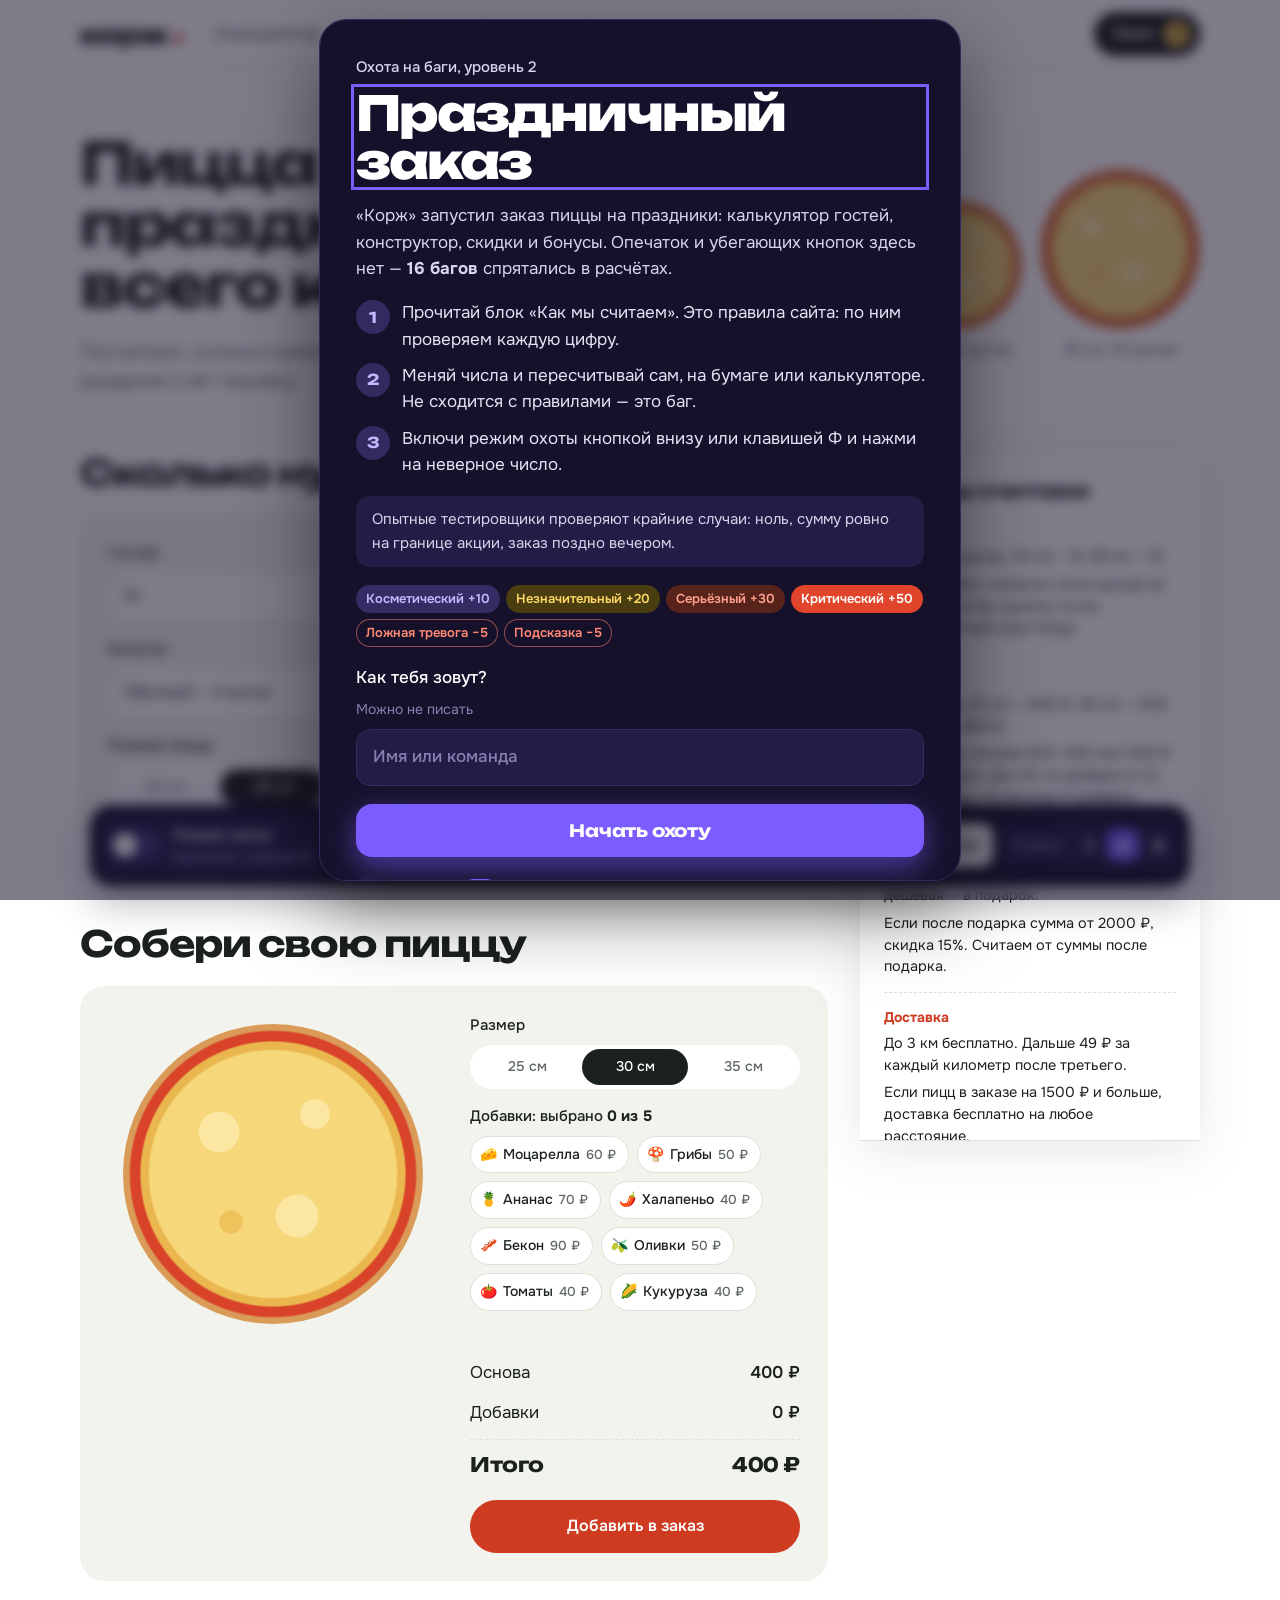
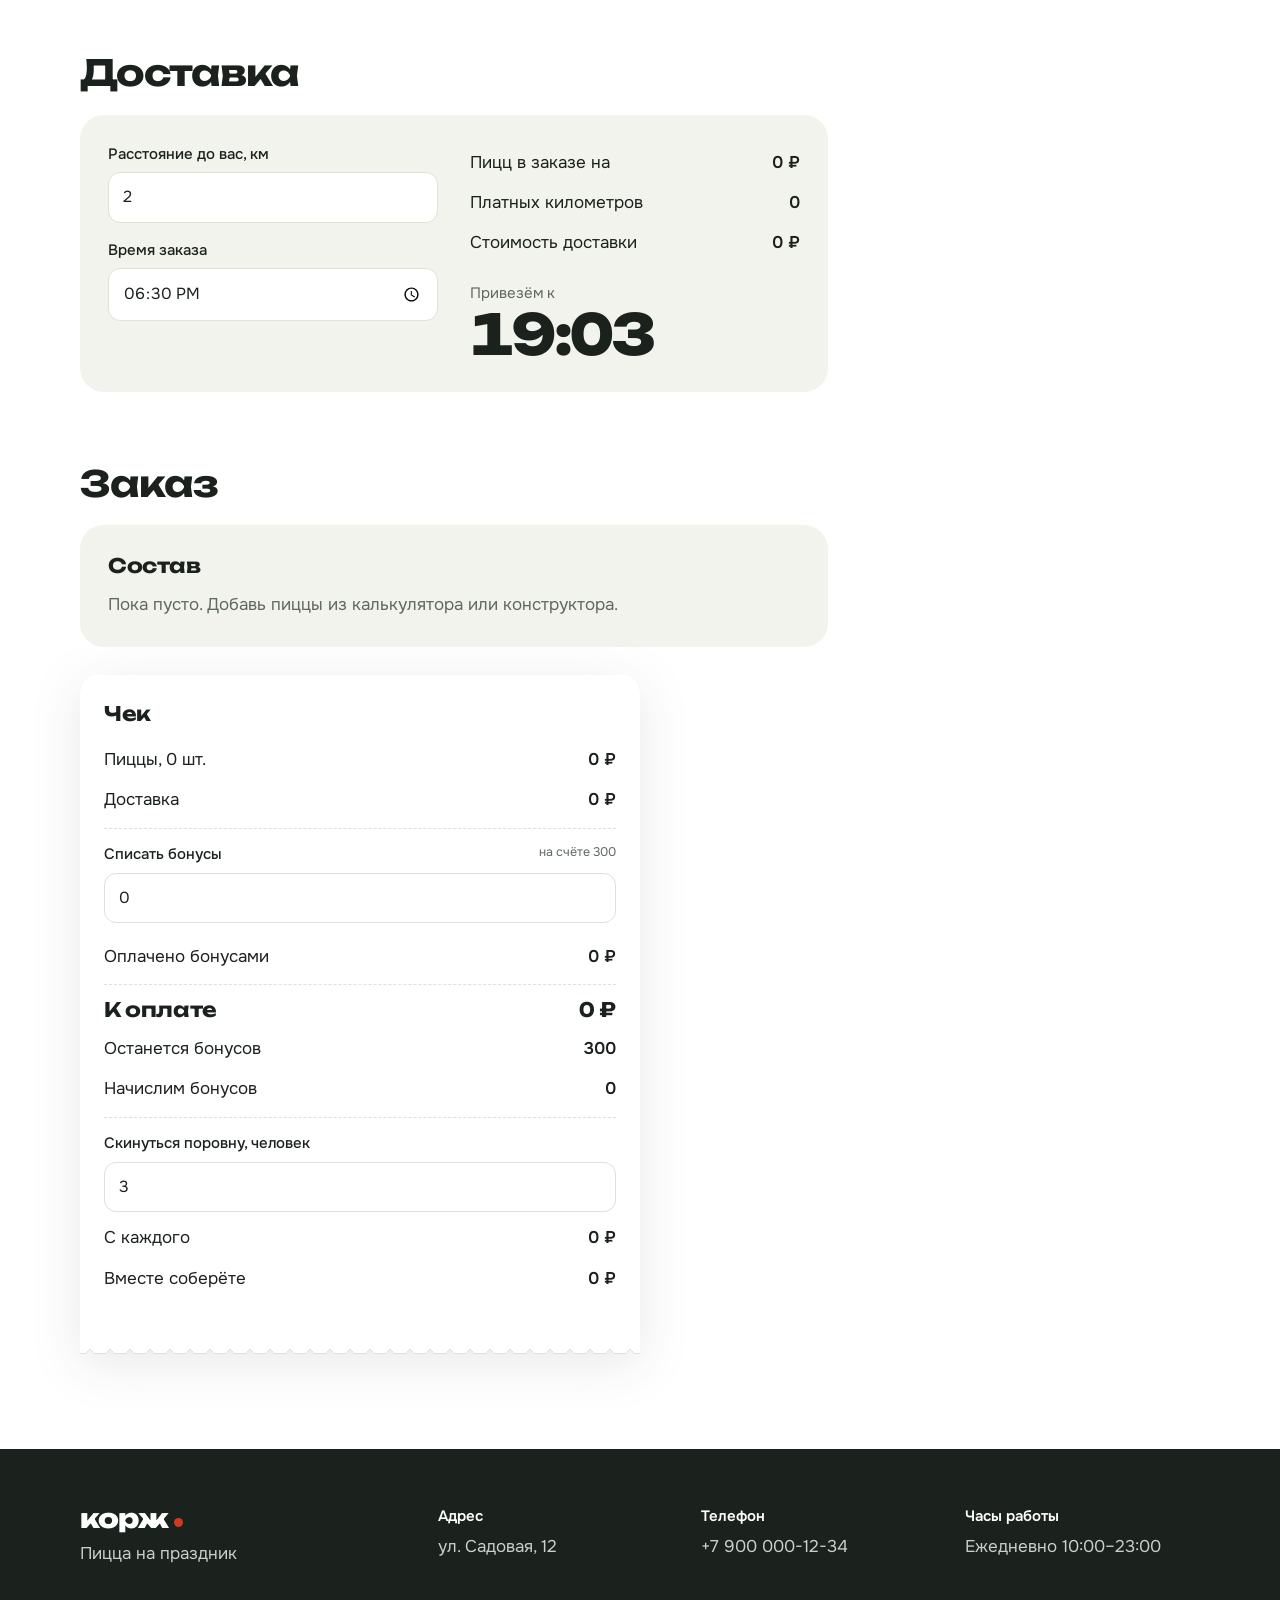
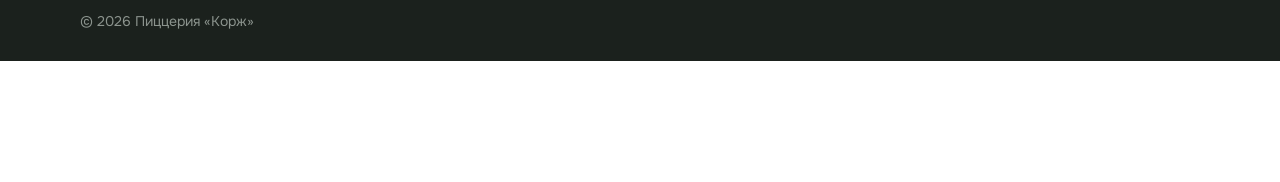
==== commit c978385e: "v 1.2" ====
--- a/level2.html
+++ b/level2.html
@@ -237,7 +237,12 @@
     <button class="dock-btn" id="hintBtn" type="button">Подсказка</button>
     <button class="dock-btn" id="logBtn" type="button">Журнал</button>
     <button class="dock-btn dock-btn-light" id="finishBtn" type="button">Финиш</button>
-    <a class="dock-btn" href="index.html">Уровень 1</a>
+    <nav class="levels" aria-label="Уровни">
+      <span>Уровень</span>
+      <a href="index.html" title="Уровень 1: пиццерия">1</a>
+      <a href="level2.html" title="Уровень 2: праздничный заказ" aria-current="page">2</a>
+      <a href="level3.html" title="Уровень 3: парк аттракционов">3</a>
+    </nav>
   </div>
 </div>
 
@@ -265,7 +270,12 @@
     </label>
     <button class="dlg-cta" type="submit">Начать охоту</button>
     <div class="dlg-row dlg-row-between">
-      <a class="dlg-link" href="index.html">Вернуться на уровень 1</a>
+      <nav class="levels" aria-label="Уровни">
+        <span>Уровень</span>
+        <a href="index.html" title="Уровень 1: пиццерия">1</a>
+        <a href="level2.html" title="Уровень 2: праздничный заказ" aria-current="page">2</a>
+        <a href="level3.html" title="Уровень 3: парк аттракционов">3</a>
+      </nav>
       <button class="dlg-link" type="button" data-open-stats>Статистика участников</button>
     </div>
   </form>
--- a/style.css
+++ b/style.css
@@ -310,6 +310,14 @@
 }
 .dock-btn:hover { background: var(--night-2); }
 a.dock-btn { display: inline-flex; align-items: center; justify-content: center; text-decoration: none; }
+.levels { display: flex; align-items: center; gap: 3px; background: var(--night-2); border-radius: 12px; padding: 4px; }
+.levels span { font-size: 13px; color: #b5aed3; padding: 0 6px 0 8px; }
+.levels a {
+  min-width: 32px; height: 32px; display: grid; place-items: center; border-radius: 9px;
+  color: #fff; text-decoration: none; font: 700 14px var(--display);
+}
+.levels a:hover { background: var(--night-3); }
+.levels a[aria-current="page"] { background: var(--uv); }
 .dock-btn-light { background: #fff; color: var(--night); border-color: #fff; }
 .dock-btn-light:hover { background: var(--uv-light); }
 
@@ -466,7 +474,9 @@
   .hunt-label small, .timer { display: none; }
   .hunt-toggle { padding: 8px 12px 8px 8px; }
   .score span { font-size: 22px; }
-  .dock-btn { padding: 8px 10px; }
+  .dock-btn { padding: 8px 6px; font-size: 13px; min-width: 0; }
+  .dock .levels span { display: none; }
+  .dock .levels a { min-width: 28px; height: 30px; }
   .pop { right: 8px; width: calc(100% - 16px); padding: 18px; }
   .dlg-body { padding: 26px 20px; }
   .stats { grid-template-columns: 1fr 1fr; }
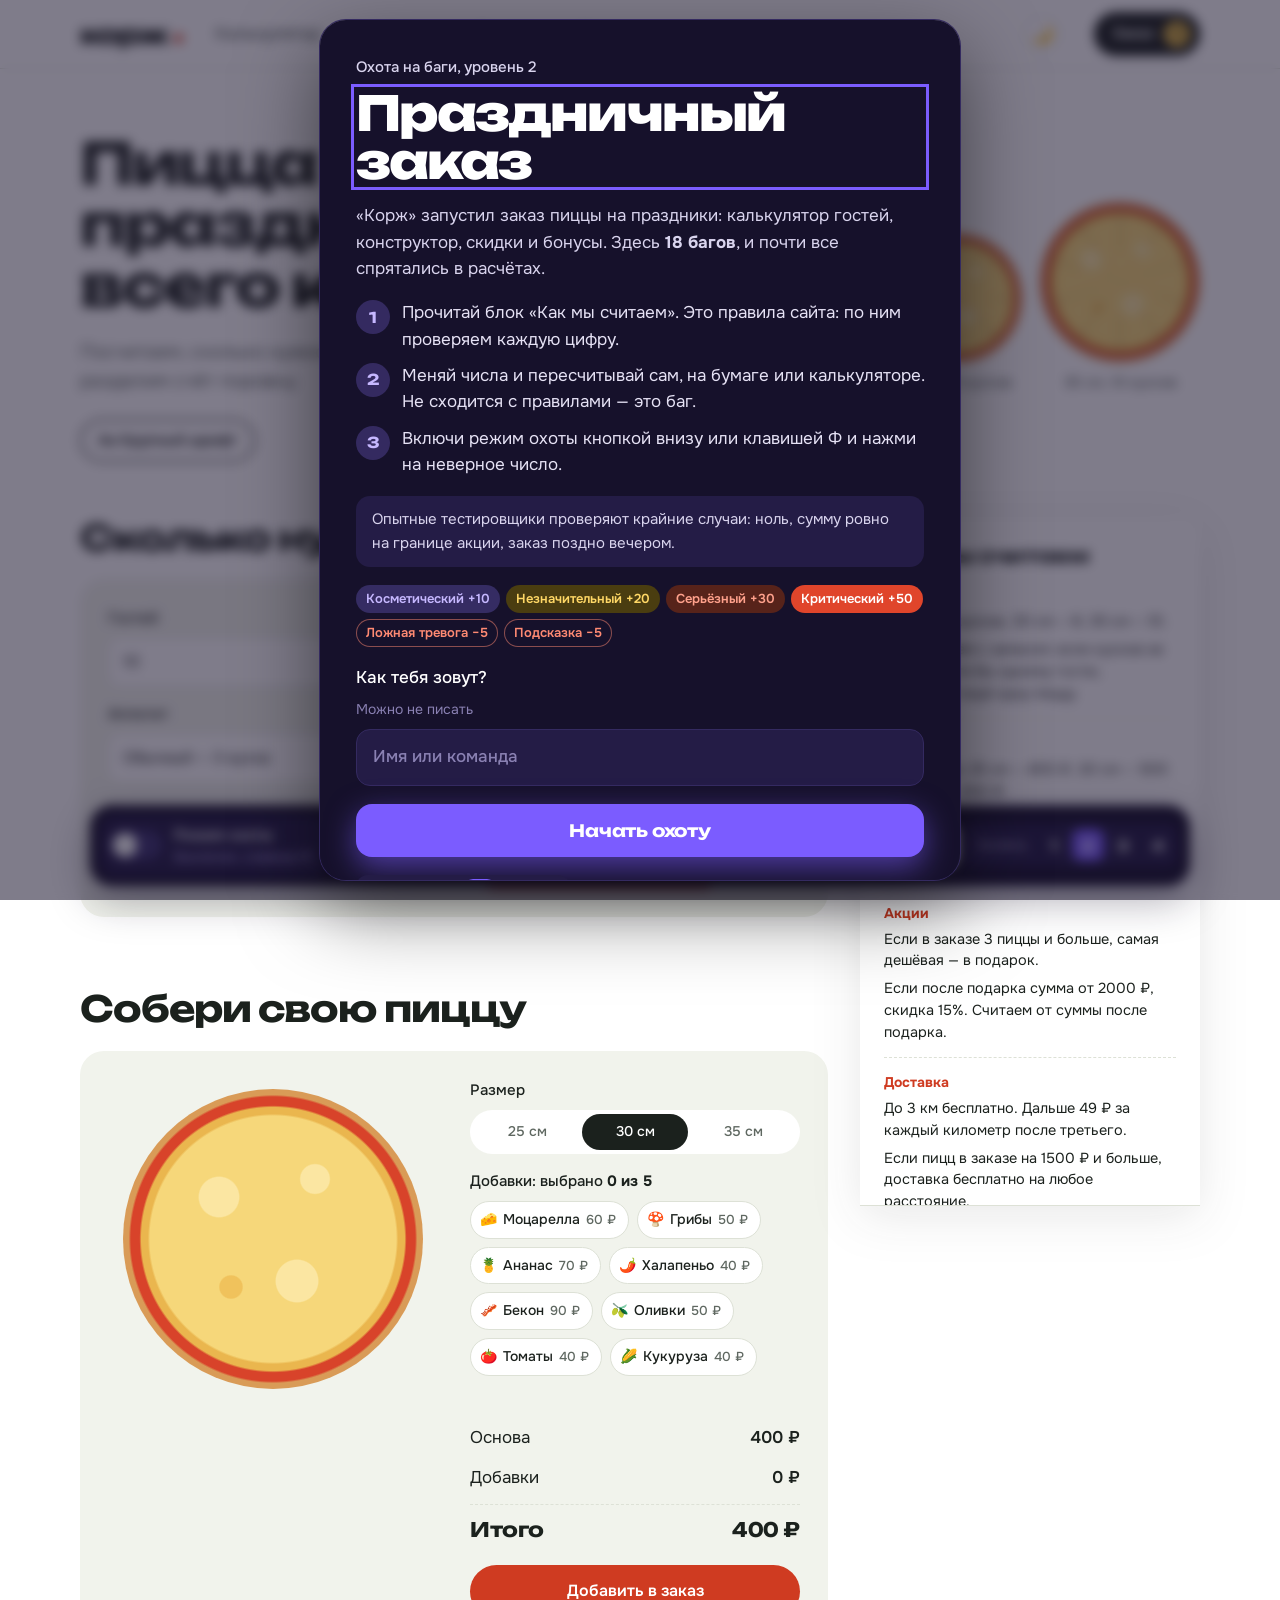
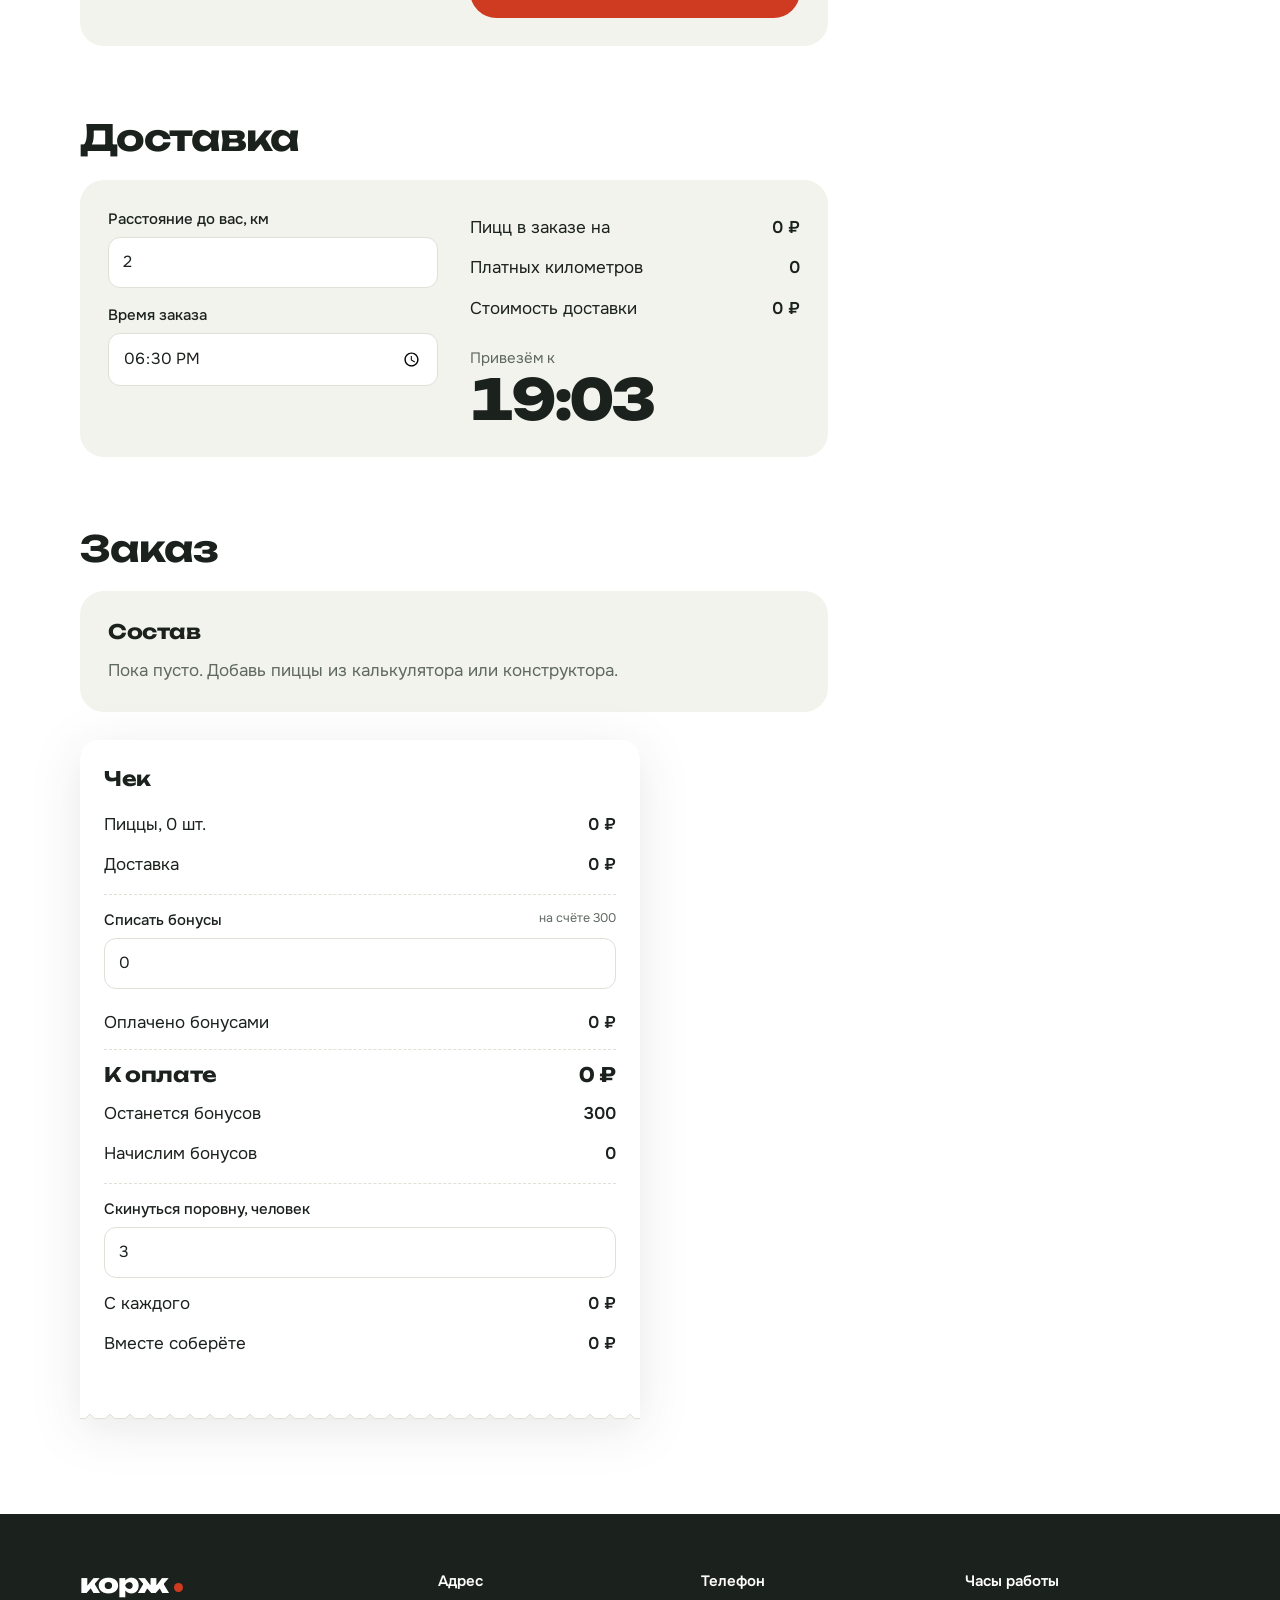
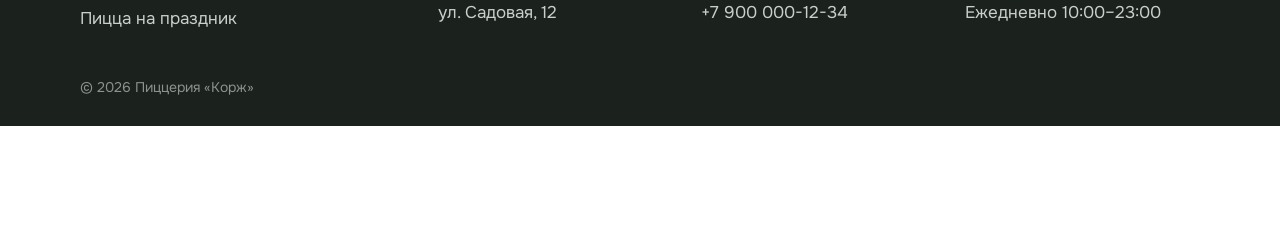
==== commit 6f877d30: "v 1.3" ====
--- a/level2.html
+++ b/level2.html
@@ -10,6 +10,7 @@
   <link href="https://fonts.googleapis.com/css2?family=Onest:wght@400;500;600;700&family=Unbounded:wght@500;700;800&display=swap" rel="stylesheet">
   <link rel="stylesheet" href="style.css">
   <link rel="stylesheet" href="level2.css">
+  <script src="theme.js"></script>
 </head>
 <body>
 
@@ -24,6 +25,7 @@
         <a href="#delivery">Доставка</a>
         <a href="#order">Заказ</a>
       </nav>
+      <button class="theme-btn" type="button" data-theme-toggle aria-label="Включить тёмную тему">🌙</button>
       <a class="cart-btn" href="#order">Заказ <span class="badge" id="badge">0</span></a>
     </div>
   </header>
@@ -33,13 +35,14 @@
       <div>
         <h1>Пицца на праздник для всего класса</h1>
         <p class="lead">Посчитаем, сколько нужно пиццы, соберём свою и разделим счёт поровну.</p>
+        <button class="btn btn-ghost text-btn" type="button" id="bigText" aria-pressed="false" data-bug="big-text">Аа Крупный шрифт</button>
       </div>
       <div class="size-row" id="sizeRow" aria-hidden="true"></div>
     </section>
 
     <div class="wrap l2-layout">
       <aside class="rules-col" aria-labelledby="rulesTitle">
-        <div class="receipt rules">
+        <div class="receipt rules" data-bug="theme-rules">
           <h2 id="rulesTitle">Как мы считаем</h2>
           <section>
             <h3>Куски</h3>
@@ -77,7 +80,7 @@
       <div class="l2-main">
         <!-- Калькулятор -->
         <section class="l2-section" id="calc">
-          <h2>Сколько нужно пиццы</h2>
+          <h2 data-bug="big-text">Сколько нужно пиццы</h2>
           <div class="panel calc">
             <div class="form-col">
               <label>Гостей
@@ -110,7 +113,7 @@
 
         <!-- Конструктор -->
         <section class="l2-section" id="builder">
-          <h2>Собери свою пиццу</h2>
+          <h2 data-bug="big-text">Собери свою пиццу</h2>
           <div class="panel builder">
             <div class="builder-art"><div class="pizza" id="bPreview"></div></div>
             <div class="form-col">
@@ -135,7 +138,7 @@
 
         <!-- Доставка -->
         <section class="l2-section" id="delivery">
-          <h2>Доставка</h2>
+          <h2 data-bug="big-text">Доставка</h2>
           <div class="panel delivery">
             <div class="form-col">
               <label>Расстояние до вас, км
@@ -159,7 +162,7 @@
 
         <!-- Заказ -->
         <section class="l2-section" id="order">
-          <h2>Заказ</h2>
+          <h2 data-bug="big-text">Заказ</h2>
           <div class="order-grid">
             <div class="panel">
               <h3 class="panel-title">Состав</h3>
@@ -230,7 +233,7 @@
   </button>
   <div class="progress">
     <div class="slots" id="slots" aria-hidden="true"></div>
-    <p><span id="caughtN">0</span> из <span id="totalN">16</span> багов поймано <span class="timer" id="timer">00:00</span></p>
+    <p><span id="caughtN">0</span> из <span id="totalN">18</span> багов поймано <span class="timer" id="timer">00:00</span></p>
   </div>
   <p class="score"><small>Счёт</small><span id="score">0</span></p>
   <div class="dock-actions">
@@ -242,6 +245,7 @@
       <a href="index.html" title="Уровень 1: пиццерия">1</a>
       <a href="level2.html" title="Уровень 2: праздничный заказ" aria-current="page">2</a>
       <a href="level3.html" title="Уровень 3: парк аттракционов">3</a>
+      <a href="level4.html" title="Уровень 4: мобильное приложение">4</a>
     </nav>
   </div>
 </div>
@@ -250,7 +254,7 @@
   <form method="dialog" class="dlg-body" id="introForm">
     <p class="dlg-kicker">Охота на баги, уровень 2</p>
     <h2 class="dlg-title" id="introTitle" tabindex="-1" autofocus>Праздничный заказ</h2>
-    <p>«Корж» запустил заказ пиццы на праздники: калькулятор гостей, конструктор, скидки и бонусы. Опечаток и убегающих кнопок здесь нет — <b>16 багов</b> спрятались в расчётах.</p>
+    <p>«Корж» запустил заказ пиццы на праздники: калькулятор гостей, конструктор, скидки и бонусы. Здесь <b>18 багов</b>, и почти все спрятались в расчётах.</p>
     <ol class="steps">
       <li>Прочитай блок «Как мы считаем». Это правила сайта: по ним проверяем каждую цифру.</li>
       <li>Меняй числа и пересчитывай сам, на бумаге или калькуляторе. Не сходится с правилами — это баг.</li>
@@ -275,6 +279,7 @@
         <a href="index.html" title="Уровень 1: пиццерия">1</a>
         <a href="level2.html" title="Уровень 2: праздничный заказ" aria-current="page">2</a>
         <a href="level3.html" title="Уровень 3: парк аттракционов">3</a>
+        <a href="level4.html" title="Уровень 4: мобильное приложение">4</a>
       </nav>
       <button class="dlg-link" type="button" data-open-stats>Статистика участников</button>
     </div>
--- a/style.css
+++ b/style.css
@@ -12,6 +12,12 @@
   --cheese: #f4c64a;
   --sauce: #d8432a;
   --crust: #d99b57;
+  --paper: #ffffff;            /* белые плашки, поля, кнопки */
+  --on-ink: #ffffff;           /* текст на заливке цветом --ink */
+  --header-bg: rgba(255, 255, 255, .92);
+  --deep: #1b211d;             /* тёмные полосы: акции, подвал */
+  --success-bg: #e1f0e6;
+  --success-ink: #1f5a38;
 
   /* игровой слой: ультрафиолетовый фонарик */
   --night: #16112b;
@@ -26,6 +32,22 @@
   --display: 'Unbounded', system-ui, sans-serif;
   --text: 'Onest', system-ui, sans-serif;
   --dock-h: 84px;
+}
+
+/* Тёмная тема сайтов. Игровой слой (панель, окна) от темы не зависит */
+:root[data-theme="dark"] {
+  --bg: #121513;
+  --surface: #1d221f;
+  --line: #333b35;
+  --ink: #e8ece7;
+  --muted: #9da69f;
+  --paper: #262c28;
+  --on-ink: #121513;
+  --header-bg: rgba(18, 21, 19, .9);
+  --deep: #0b0d0c;
+  --success-bg: #1f3a2a;
+  --success-ink: #a8e0bd;
+  color-scheme: dark;
 }
 
 *, *::before, *::after { box-sizing: border-box; }
@@ -58,14 +80,14 @@
 }
 .btn-tomato { background: var(--tomato); color: #fff; }
 .btn-tomato:hover { background: var(--tomato-hover); }
-.btn-dark { background: var(--ink); color: #fff; padding: 12px 20px; }
+.btn-dark { background: var(--ink); color: var(--on-ink); padding: 12px 20px; }
 .btn-ghost { background: transparent; box-shadow: inset 0 0 0 1.5px var(--ink); }
 .btn-ghost:hover { background: var(--surface); }
 .btn-wide { width: 100%; }
 
 .field {
   display: block; width: 100%;
-  background: #fff; border: 1px solid var(--line); border-radius: 12px;
+  background: var(--paper); border: 1px solid var(--line); border-radius: 12px;
   padding: 12px 14px; font-size: 16px; font-weight: 400;
   transition: border-color .15s, box-shadow .15s;
 }
@@ -76,7 +98,7 @@
 /* ---------- Шапка ---------- */
 .header {
   position: sticky; top: 0; z-index: 30;
-  background: rgba(255, 255, 255, .92); backdrop-filter: blur(10px);
+  background: var(--header-bg); backdrop-filter: blur(10px);
   border-bottom: 1px solid var(--line);
 }
 .header-inner { display: flex; align-items: center; gap: 32px; height: 68px; }
@@ -90,9 +112,14 @@
 .nav a:hover { color: var(--ink); }
 .cart-btn {
   display: inline-flex; align-items: center; gap: 10px;
-  background: var(--ink); color: #fff; text-decoration: none;
+  background: var(--ink); color: var(--on-ink); text-decoration: none;
   border-radius: 999px; padding: 9px 10px 9px 18px; font-weight: 600; font-size: 15px;
 }
+.theme-btn {
+  width: 40px; height: 40px; flex: none; border-radius: 50%; border: 1px solid var(--line);
+  background: transparent; font-size: 18px; line-height: 1; cursor: pointer;
+}
+.theme-btn:hover { background: var(--surface); }
 .badge {
   min-width: 26px; height: 26px; padding: 0 7px; border-radius: 13px;
   background: var(--cheese); color: var(--ink);
@@ -141,7 +168,7 @@
 }
 
 /* ---------- Полоса с акциями ---------- */
-.strip { background: var(--ink); color: #fff; }
+.strip { background: var(--deep); color: #fff; }
 .strip-inner { display: flex; justify-content: space-between; gap: 24px; padding: 16px 0; font-size: 15px; flex-wrap: wrap; }
 .strip b { color: var(--cheese); font-weight: 600; }
 .strip .faint { color: #353e38; }
@@ -158,15 +185,26 @@
 .card .pizza { width: 70%; margin: 6px auto 14px; }
 .card h3 { font: 700 19px/1.2 var(--display); letter-spacing: -.02em; }
 .desc { color: var(--muted); font-size: 15px; flex: 1; }
-.sizes { display: flex; gap: 2px; background: #fff; border-radius: 999px; padding: 4px; margin-top: 6px; }
+.sizes { display: flex; gap: 2px; background: var(--paper); border-radius: 999px; padding: 4px; margin-top: 6px; }
 .sizes button {
   flex: 1; border: 0; border-radius: 999px; padding: 7px 0; background: transparent;
   font-size: 14px; font-weight: 500; color: var(--muted); cursor: pointer;
 }
-.sizes button[aria-pressed="true"] { background: var(--ink); color: #fff; }
+.sizes button[aria-pressed="true"] { background: var(--ink); color: var(--on-ink); }
 .card-foot { display: flex; align-items: center; justify-content: space-between; margin-top: 10px; gap: 12px; }
 .price { font: 700 20px var(--display); letter-spacing: -.02em; }
 .card .btn { padding: 11px 18px; font-size: 15px; }
+.menu-tools { display: flex; gap: 12px; align-items: center; flex-wrap: wrap; }
+.view-switch { display: flex; gap: 2px; background: var(--surface); border-radius: 999px; padding: 4px; }
+.view-switch button {
+  border: 0; background: transparent; border-radius: 999px; padding: 8px 14px;
+  font-size: 14px; font-weight: 500; color: var(--muted); cursor: pointer;
+}
+.view-switch button[aria-pressed="true"] { background: var(--ink); color: var(--on-ink); }
+/* баг: в режиме «Списком» карточки шире экрана, картинка налезает на текст */
+.grid.is-list { grid-template-columns: minmax(0, 1fr); }
+.grid.is-list .card { display: grid; grid-template-columns: 240px repeat(2, minmax(0, 1fr)); align-items: center; width: 140%; }
+.grid.is-list .card .pizza { width: 300px; margin: -40px 0 -40px -50px; }
 .empty { padding: 40px; text-align: center; background: var(--surface); border-radius: 24px; color: var(--muted); }
 
 /* ---------- Корзина и форма ---------- */
@@ -180,7 +218,7 @@
 }
 .row b { font-weight: 600; }
 .row small { display: block; color: var(--muted); font-size: 14px; }
-.stepper { display: flex; align-items: center; background: #fff; border-radius: 999px; padding: 3px; }
+.stepper { display: flex; align-items: center; background: var(--paper); border-radius: 999px; padding: 3px; }
 .stepper button { width: 30px; height: 30px; border: 0; border-radius: 50%; background: transparent; font-size: 18px; cursor: pointer; }
 .stepper button:hover { background: var(--surface); }
 .stepper span { min-width: 30px; text-align: center; font-weight: 600; }
@@ -203,7 +241,7 @@
 .order .field { margin-top: 6px; }
 .order textarea { resize: vertical; }
 .form-error { color: var(--tomato); font-size: 15px; min-height: 22px; margin-bottom: 8px; }
-.success { margin-top: 14px; background: #e1f0e6; color: #1f5a38; border-radius: 14px; padding: 14px 16px; }
+.success { margin-top: 14px; background: var(--success-bg); color: var(--success-ink); border-radius: 14px; padding: 14px 16px; }
 
 /* ---------- Отзывы ---------- */
 .review-grid { display: grid; grid-template-columns: repeat(3, minmax(0, 1fr)); gap: 20px; }
@@ -211,11 +249,12 @@
 .stars { color: var(--muted); font-size: 14px; font-weight: 500; }
 .stars > span { color: #e7a71c; font-size: 18px; letter-spacing: 2px; margin-right: 6px; }
 .stars .star-off { color: var(--line); }
+.review > p:not([class]) { color: #1b211d; } /* баг: цвет не из темы */
 .long { white-space: nowrap; }
 .who { color: var(--muted); font-size: 15px; margin-top: auto; }
 
 /* ---------- Подвал ---------- */
-.footer { background: var(--ink); color: #c9cfca; margin-top: 96px; padding: 56px 0 28px; scroll-margin-top: 68px; }
+.footer { background: var(--deep); color: #c9cfca; margin-top: 96px; padding: 56px 0 28px; scroll-margin-top: 68px; }
 .footer-inner { display: grid; grid-template-columns: 1.4fr 1fr 1fr 1fr; gap: 28px; }
 .logo-light { color: #fff; margin-bottom: 10px; }
 .footer h4 { color: #fff; font-size: 15px; font-weight: 600; margin-bottom: 6px; }
@@ -223,7 +262,7 @@
 
 .site-toast {
   position: fixed; top: 80px; right: 16px; z-index: 35;
-  background: var(--ink); color: #fff; padding: 12px 16px; border-radius: 14px;
+  background: var(--ink); color: var(--on-ink); padding: 12px 16px; border-radius: 14px;
   font-size: 15px; box-shadow: 0 10px 30px rgba(27, 33, 29, .25);
   animation: drop .25s ease-out;
 }
@@ -437,6 +476,12 @@
 .board ol { list-style: none; margin: 0; padding: 4px 16px 14px 62px; display: grid; gap: 4px; font-size: 14px; color: #d9d4ee; }
 .board ol .t { color: var(--uv-light); font-variant-numeric: tabular-nums; margin-right: 8px; }
 .board-empty { color: #b5aed3; padding: 12px 0; }
+
+/* на узких телефонах меню уровней — отдельной строкой панели */
+@media (max-width: 440px) {
+  .dock-actions { flex-wrap: wrap; }
+  .dock .levels { flex: 1 1 100%; justify-content: center; }
+}
 
 /* ---------- Анимации ---------- */
 @keyframes rise { 0% { opacity: 0; transform: translate(-50%, -30%) scale(.8); } 15% { opacity: 1; transform: translate(-50%, -60%) scale(1.05); } 100% { opacity: 0; transform: translate(-50%, -190%); } }
--- a/level2.css
+++ b/level2.css
@@ -12,6 +12,13 @@
   font: 700 clamp(34px, 4.6vw, 58px)/1.05 var(--display);
   letter-spacing: -.035em; max-width: 14ch;
 }
+.text-btn { margin-top: 22px; padding: 10px 18px; font-size: 15px; }
+.text-btn[aria-pressed="true"] { background: var(--ink); color: var(--on-ink); }
+/* баг: «Крупный шрифт» не перестраивает вёрстку — заголовки и числа налезают и вылезают */
+.big-text .l2-main { font-size: 24px; }
+.big-text .l2-section > h2 { font-size: 76px; line-height: .68; white-space: nowrap; }
+.big-text .calc-big { font-size: 128px; white-space: nowrap; }
+.big-text .lines > div { white-space: nowrap; }
 .size-row { display: flex; align-items: end; justify-content: end; gap: 18px; }
 .size-item { display: grid; justify-items: center; gap: 10px; color: var(--muted); font-size: 14px; font-weight: 500; }
 .size-item .pizza::after {
@@ -34,7 +41,7 @@
 
 /* ---------- Чек ---------- */
 .receipt {
-  position: relative; background: #fff; padding: 26px 24px 30px;
+  position: relative; background: var(--paper); padding: 26px 24px 30px;
   border-radius: 18px 18px 0 0;
   filter: drop-shadow(0 1px 0 var(--line)) drop-shadow(0 10px 24px rgba(27, 33, 29, .1));
   margin-bottom: 14px;
@@ -42,9 +49,10 @@
 .receipt::after {
   content: ''; position: absolute; left: 0; right: 0; bottom: -14px; height: 14px;
   background:
-    linear-gradient(-45deg, transparent 10px, #fff 0) 0 0 / 20px 14px repeat-x,
-    linear-gradient(45deg, transparent 10px, #fff 0) 0 0 / 20px 14px repeat-x;
+    linear-gradient(-45deg, transparent 10px, var(--paper-edge, var(--paper)) 0) 0 0 / 20px 14px repeat-x,
+    linear-gradient(45deg, transparent 10px, var(--paper-edge, var(--paper)) 0) 0 0 / 20px 14px repeat-x;
 }
+.rules { background: #fff; --paper-edge: #fff; } /* баг: блок правил не меняет цвет в тёмной теме */
 .rules { max-height: calc(100vh - 88px - var(--dock-h) - 44px); overflow: auto; }
 .rules h2 { font: 700 20px/1.2 var(--display); letter-spacing: -.02em; margin-bottom: 4px; }
 .rules section { padding: 14px 0; border-bottom: 1.5px dashed var(--line); }
@@ -77,12 +85,12 @@
 .tops { display: flex; flex-wrap: wrap; gap: 8px; }
 .tops button {
   display: inline-flex; align-items: center; gap: 6px;
-  border: 1px solid var(--line); background: #fff; border-radius: 999px;
+  border: 1px solid var(--line); background: var(--paper); border-radius: 999px;
   padding: 7px 12px 7px 9px; font-size: 14px; font-weight: 500; cursor: pointer;
 }
 .tops button small { color: var(--muted); font-size: 13px; }
-.tops button[aria-pressed="true"] { background: var(--ink); color: #fff; border-color: var(--ink); }
-.tops button[aria-pressed="true"] small { color: #c9cfca; }
+.tops button[aria-pressed="true"] { background: var(--ink); color: var(--on-ink); border-color: var(--ink); }
+.tops button[aria-pressed="true"] small { color: var(--on-ink); opacity: .7; }
 .tops-msg { min-height: 20px; margin-top: 6px; font-size: 14px; color: var(--tomato); }
 
 /* ---------- Заказ ---------- */
